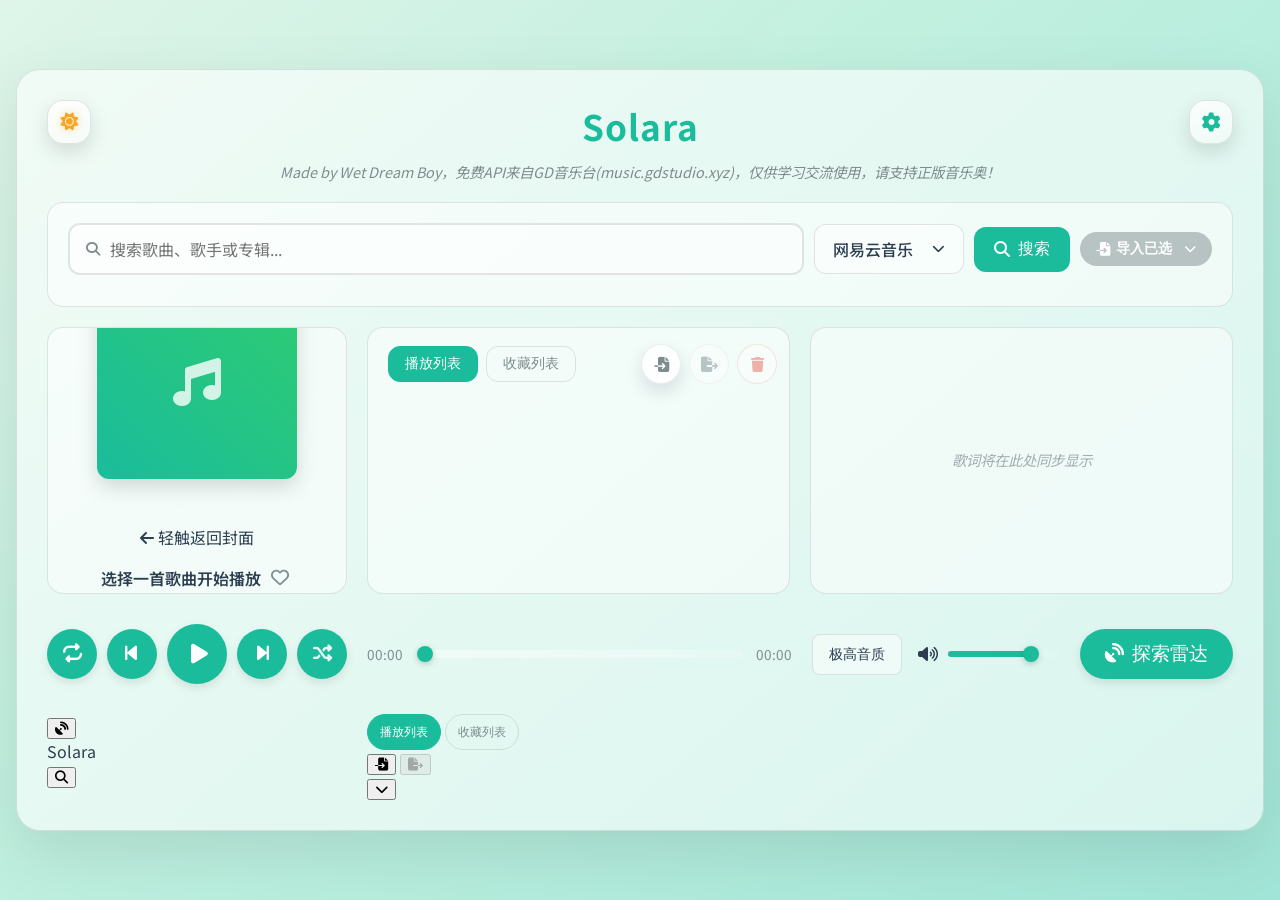
==== index.html @ d2cc5c86 "Merge b46a701e9534b1258e7651e5463a47c8e0ab7794 into 70e144cbd1ff612aa02ccf0a88a38588b097f9e7" ====
<!DOCTYPE html>
<html lang="zh-CN">
<head>
    <meta charset="UTF-8">
    <meta name="viewport" content="width=device-width, initial-scale=1.0, viewport-fit=cover">
    <title>Solara</title>
    <meta name="apple-mobile-web-app-title" content="Solara">
    <link rel="icon" type="image/svg+xml" href="/favicon.svg">
    <link rel="icon" type="image/png" sizes="32x32" href="/favicon.png">
    <link rel="shortcut icon" href="/favicon.png">
    <link rel="mask-icon" href="/favicon.svg" color="#5bbad5">
    <link rel="apple-touch-icon" sizes="180x180" href="/favicon.png">
    <link rel="apple-touch-icon-precomposed" sizes="180x180" href="/favicon.png">
    <link rel="preconnect" href="https://fonts.googleapis.com">
    <link rel="preconnect" href="https://fonts.gstatic.com" crossorigin>
    <link href="https://fonts.googleapis.com/css2?family=Noto+Sans+SC:wght@300;400;500;700&display=swap" rel="stylesheet">
    <link rel="stylesheet" href="https://cdnjs.cloudflare.com/ajax/libs/font-awesome/6.5.2/css/all.min.css">
    <link rel="stylesheet" href="css/style.css">
    <script src="js/i18n.js"></script>
    <script>
        (function () {
            const ua = navigator.userAgent || "";
            const isMobileUA = /android|iphone|ipad|ipod|mobile|blackberry|phone|opera mini|windows phone/i.test(ua);
            const isSmallScreen = typeof window.matchMedia === "function" && window.matchMedia("(max-width: 820px)").matches;
            const isMobile = isMobileUA || isSmallScreen;
            window.__SOLARA_IS_MOBILE = isMobile;
            if (!isMobile) {
                document.documentElement.classList.add("desktop-view");
                const desktopLink = document.createElement("link");
                desktopLink.rel = "stylesheet";
                desktopLink.href = "css/desktop.css";
                desktopLink.id = "desktopStylesheet";
                document.head.appendChild(desktopLink);
                return;
            }
            document.documentElement.classList.add("mobile-view");
            const link = document.createElement("link");
            link.rel = "stylesheet";
            link.href = "css/mobile.css";
            link.id = "mobileStylesheet";
            document.head.appendChild(link);
            const setViewportUnit = () => {
                const viewportHeight = window.visualViewport ? window.visualViewport.height : window.innerHeight;
                document.documentElement.style.setProperty("--mobile-vh", `${viewportHeight}px`);
            };

            const applyBodyClass = () => {
                if (document.body) {
                    document.body.classList.add("mobile-view");
                    setViewportUnit();
                }
            };
            if (document.readyState === "loading") {
                document.addEventListener("DOMContentLoaded", applyBodyClass, { once: true });
            } else {
                applyBodyClass();
            }

            window.addEventListener("resize", setViewportUnit);
            window.addEventListener("orientationchange", setViewportUnit);
            if (window.visualViewport) {
                window.visualViewport.addEventListener("resize", setViewportUnit);
                window.visualViewport.addEventListener("scroll", setViewportUnit);
            }

            setViewportUnit();
        })();
    </script>
    <style id="safari-ios-26-fix">
        /* --- Safari iOS 26 Fix --- */
        html, body {
            margin: 0;
            padding: 0;
            width: 100%;
            overflow-x: hidden;
            box-sizing: border-box;
        }
        .login-shell {
            position: relative;
            left: 50%;
            transform: translateX(-50%);
            margin-inline: auto;
        }
        body {
            padding-left: max(env(safe-area-inset-left), 16px);
            padding-right: max(env(safe-area-inset-right), 16px);
        }
        @supports (height: 100dvh) {
            :root {
                --mobile-vh: 100dvh;
            }
        }
    </style>
    <script>
        (function fixMobileVH(){
            document.documentElement.style.setProperty("--mobile-vh", window.innerHeight + "px");
            window.addEventListener("resize", fixMobileVH);
            window.addEventListener("orientationchange", fixMobileVH);
        })();
    </script>

</head>
<body>
    <div class="background-stage" id="backgroundStage" aria-hidden="true">
        <div class="background-stage__layer background-stage__layer--base" id="backgroundBaseLayer"></div>
        <div class="background-stage__layer background-stage__layer--transition" id="backgroundTransitionLayer"></div>
    </div>
    <div class="container" id="mainContainer">
        <div class="mobile-toolbar" id="mobileToolbar" role="toolbar">
            <button class="mobile-toolbar__button" id="mobileExploreButton" type="button" aria-label="探索雷达">
                <i class="fas fa-satellite-dish" aria-hidden="true"></i>
            </button>
            <div class="mobile-toolbar__title" id="mobileToolbarTitle">Solara</div>
            <div class="mobile-toolbar__actions">
                <button class="mobile-toolbar__button" id="mobileSearchToggle" type="button" aria-label="打开搜索">
                    <i class="fas fa-search" aria-hidden="true"></i>
                </button>
            </div>
        </div>
        <div class="header">
            <h1>Solara</h1>
            <div class="warning">Made by Wet Dream Boy，免费API来自GD音乐台(music.gdstudio.xyz)，仅供学习交流使用，请支持正版音乐奥！</div>
            <div class="header-left-controls">
                <button id="themeToggleButton" class="theme-toggle-button" type="button" aria-label="切换深浅色模式">
                    <i class="fas fa-sun theme-icon theme-icon--sun" aria-hidden="true"></i>
                    <i class="fas fa-moon theme-icon theme-icon--moon" aria-hidden="true"></i>
                </button>
            </div>
            <div class="theme-switch-wrapper">
                <button id="openSettingsBtn" class="theme-toggle-button" type="button" aria-label="设置" title="设置（或双击Logo）">
                    <i class="fas fa-cog" aria-hidden="true"></i>
                </button>
            </div>
        </div>

        <div class="search-area" id="searchArea">
            <div class="search-header">
                <h2 class="search-title">探索音乐</h2>
                <button type="button" class="mobile-close-btn" id="mobileSearchClose" aria-label="关闭搜索">
                    <i class="fas fa-times" aria-hidden="true"></i>
                </button>
            </div>
            <div class="search-controls-wrapper">
                <div class="search-bar-unified">
                    <div class="search-input-wrapper">
                        <i class="fas fa-search search-icon"></i>
                        <input type="text" id="searchInput" class="search-input" placeholder="搜索歌曲、歌手或专辑...">
                    </div>
                    <div class="source-select-wrapper" id="sourceSelectWrapper">
                        <button id="sourceSelectButton" class="source-select-btn" type="button" aria-haspopup="listbox" aria-expanded="false">
                            <span id="sourceSelectLabel">网易云</span>
                            <i class="fas fa-chevron-down caret-icon" aria-hidden="true"></i>
                        </button>
                        <div id="sourceMenu" class="source-menu" role="listbox" aria-labelledby="sourceSelectButton"></div>
                    </div>
                </div>
                <button id="searchBtn" class="search-btn">
                    <i class="fas fa-search"></i>
                    <span>搜索</span>
                </button>
                <div class="search-results-toolbar">
                    <div class="import-dropdown">
                        <button class="import-selected-btn" id="importSelectedBtn" disabled>
                            <i class="fas fa-file-import"></i>
                            <span>导入已选</span>
                            <span id="importSelectedCount" class="import-selected-count"></span>
                            <i class="fas fa-chevron-down import-dropdown-caret"></i>
                        </button>
                        <div class="import-dropdown-menu" id="importSelectedMenu" hidden>
                            <button class="import-dropdown-item" id="importToPlaylist" data-action="playlist">导入到播放列表</button>
                            <button class="import-dropdown-item" id="importToFavorites" data-action="favorites">导入到收藏列表</button>
                        </div>
                    </div>
                </div>
            </div>
            <div id="searchResults" class="search-results">
                <div id="searchResultsList" class="search-results-list"></div>
            </div>
        </div>

        <div class="main-content">
            <div class="cover-area">
                <div class="mobile-turntable" id="mobileTurntable">
                    <div class="mobile-turntable__platter">
                        <div class="album-cover" id="albumCover">
                            <div class="placeholder">
                                <i class="fas fa-music"></i>
                            </div>
                        </div>
                    </div>
                </div>
                <div class="mobile-inline-lyrics" id="mobileInlineLyrics" aria-hidden="true">
                    <div class="mobile-inline-lyrics__hint">
                        <i class="fas fa-arrow-left"></i>
                        轻触返回封面
                    </div>
                    <div class="mobile-inline-lyrics__scroll" id="mobileInlineLyricsScroll">
                        <div class="mobile-inline-lyrics__content" id="mobileInlineLyricsContent"></div>
                    </div>
                </div>
                <div class="current-song-info">
                    <div class="current-song-title-row">
                        <span class="current-song-title" id="currentSongTitle">选择一首歌曲开始播放</span>
                        <button
                            class="favorite-toggle current-favorite-btn"
                            id="currentFavoriteToggle"
                            type="button"
                            aria-label="收藏当前歌曲"
                            title="收藏当前歌曲"
                        >
                            <i class="far fa-heart" aria-hidden="true"></i>
                        </button>
                    </div>
                    <div class="current-song-artist" id="currentSongArtist">未知艺术家</div>
                    <button class="mobile-quality-chip" id="mobileQualityToggle" type="button" aria-haspopup="menu" aria-expanded="false">
                        <span id="mobileQualityLabel">极高音质</span>
                        <i class="fas fa-chevron-down" aria-hidden="true"></i>
                    </button>
                </div>
            </div>

            <div class="mobile-panel" id="mobilePanel">
                <div class="mobile-panel-header" id="mobilePanelHeader">
                    <div class="mobile-panel-handle" aria-hidden="true"></div>
                    <div class="playlist-tabs" role="tablist">
                        <button
                            id="mobilePlaylistTab"
                            class="playlist-tab active"
                            type="button"
                            role="tab"
                            aria-selected="true"
                            data-target="playlist"
                        >
                            播放列表
                        </button>
                        <button
                            id="mobileFavoritesTab"
                            class="playlist-tab"
                            type="button"
                            role="tab"
                            aria-selected="false"
                            data-target="favorites"
                        >
                            收藏列表
                        </button>
                    </div>
                    <div class="mobile-panel-actions">
                        <div class="mobile-actions-group" id="mobilePlaylistActions" role="group" aria-label="播放列表操作" aria-hidden="false">
                            <button
                                id="mobileImportPlaylistBtn"
                                class="mobile-panel-action-btn"
                                type="button"
                                aria-label="导入播放列表"
                                title="导入播放列表"
                            >
                                <i class="fas fa-file-import" aria-hidden="true"></i>
                            </button>
                            <button
                                id="mobileExportPlaylistBtn"
                                class="mobile-panel-action-btn"
                                type="button"
                                aria-label="导出播放列表"
                                title="导出播放列表"
                                aria-disabled="true"
                                disabled
                            >
                                <i class="fas fa-file-export" aria-hidden="true"></i>
                            </button>
                            <button
                                id="mobileClearPlaylistBtn"
                                class="mobile-panel-action-btn mobile-panel-clear-btn"
                                type="button"
                                aria-label="清空播放列表"
                                title="清空播放列表"
                                onclick="clearPlaylist()"
                                hidden
                                aria-hidden="true"
                            >
                                <i class="fas fa-trash" aria-hidden="true"></i>
                            </button>
                        </div>
                        <div class="mobile-actions-group" id="mobileFavoritesActions" role="group" aria-label="收藏列表操作" hidden aria-hidden="true">
                            <button
                                id="mobileAddAllFavoritesBtn"
                                class="mobile-panel-action-btn"
                                type="button"
                                aria-label="全部添加到播放列表"
                                title="全部添加到播放列表"
                            >
                                <i class="fas fa-plus-circle" aria-hidden="true"></i>
                            </button>
                            <button
                                id="mobileImportFavoritesBtn"
                                class="mobile-panel-action-btn"
                                type="button"
                                aria-label="导入收藏列表"
                                title="导入收藏列表"
                            >
                                <i class="fas fa-file-import" aria-hidden="true"></i>
                            </button>
                            <button
                                id="mobileExportFavoritesBtn"
                                class="mobile-panel-action-btn"
                                type="button"
                                aria-label="导出收藏列表"
                                title="导出收藏列表"
                                aria-disabled="true"
                                disabled
                            >
                                <i class="fas fa-file-export" aria-hidden="true"></i>
                            </button>
                            <button
                                id="mobileClearFavoritesBtn"
                                class="mobile-panel-action-btn mobile-panel-clear-btn"
                                type="button"
                                aria-label="清空收藏列表"
                                title="清空收藏列表"
                            >
                                <i class="fas fa-trash" aria-hidden="true"></i>
                            </button>
                        </div>
                        <button id="mobilePanelClose" class="mobile-close-btn mobile-panel-action-btn" type="button" aria-label="收起播放面板">
                            <i class="fas fa-chevron-down" aria-hidden="true"></i>
                        </button>
                    </div>
                </div>

                <div class="playlist active empty" id="playlist" role="tabpanel" aria-labelledby="playlistTab">
                    <div class="playlist-header">
                        <div class="playlist-tabs" role="tablist">
                            <button
                                id="playlistTab"
                                class="playlist-tab active"
                                type="button"
                                role="tab"
                                aria-selected="true"
                                data-target="playlist"
                            >播放列表</button>
                            <button
                                id="favoritesTab"
                                class="playlist-tab"
                                type="button"
                                role="tab"
                                aria-selected="false"
                                data-target="favorites"
                            >收藏列表</button>
                        </div>
                        <div class="playlist-actions-tray" role="group" aria-label="播放列表操作">
                            <input
                                id="importPlaylistInput"
                                class="playlist-import-input"
                                type="file"
                                accept="application/json"
                                hidden
                            />
                            <button
                                class="playlist-action-btn playlist-action-btn--import"
                                id="importPlaylistBtn"
                                type="button"
                                title="导入播放列表"
                                aria-label="导入播放列表"
                            >
                                <i class="fas fa-file-import" aria-hidden="true"></i>
                            </button>
                            <button
                                class="playlist-action-btn playlist-action-btn--export"
                                id="exportPlaylistBtn"
                                type="button"
                                title="导出播放列表"
                                aria-label="导出播放列表"
                            >
                                <i class="fas fa-file-export" aria-hidden="true"></i>
                            </button>
                            <button
                                class="playlist-action-btn playlist-action-btn--clear clear-playlist-btn"
                                id="clearPlaylistBtn"
                                type="button"
                                onclick="clearPlaylist()"
                                title="清空播放列表"
                                aria-label="清空播放列表"
                            >
                                <i class="fas fa-trash" aria-hidden="true"></i>
                            </button>
                        </div>
                    </div>
                    <div class="playlist-scroll">
                        <div class="playlist-items" id="playlistItems"></div>
                    </div>
                </div>
                <div class="playlist favorites empty" id="favorites" role="tabpanel" aria-labelledby="favoritesTab" hidden>
                    <div class="playlist-header">
                        <div class="playlist-tabs" role="tablist">
                            <button
                                id="playlistTabSecondary"
                                class="playlist-tab active"
                                type="button"
                                role="tab"
                                aria-selected="true"
                                data-target="playlist"
                            >播放列表</button>
                            <button
                                id="favoritesTabSecondary"
                                class="playlist-tab"
                                type="button"
                                role="tab"
                                aria-selected="false"
                                data-target="favorites"
                            >收藏列表</button>
                        </div>
                        <div class="playlist-actions-tray" role="group" aria-label="收藏列表操作">
                            <button
                                class="playlist-action-btn"
                                id="addAllFavoritesBtn"
                                type="button"
                                title="全部添加到播放列表"
                                aria-label="全部添加到播放列表"
                            >
                                <i class="fas fa-plus-circle" aria-hidden="true"></i>
                            </button>
                            <input
                                id="importFavoritesInput"
                                class="playlist-import-input"
                                type="file"
                                accept="application/json"
                                hidden
                            />
                            <button
                                class="playlist-action-btn"
                                id="importFavoritesBtn"
                                type="button"
                                title="导入收藏列表"
                                aria-label="导入收藏列表"
                            >
                                <i class="fas fa-file-import" aria-hidden="true"></i>
                            </button>
                            <button
                                class="playlist-action-btn"
                                id="exportFavoritesBtn"
                                type="button"
                                title="导出收藏列表"
                                aria-label="导出收藏列表"
                            >
                                <i class="fas fa-file-export" aria-hidden="true"></i>
                            </button>
                            <button
                                class="playlist-action-btn playlist-action-btn--clear"
                                id="clearFavoritesBtn"
                                type="button"
                                title="清空收藏列表"
                                aria-label="清空收藏列表"
                            >
                                <i class="fas fa-trash" aria-hidden="true"></i>
                            </button>
                        </div>
                    </div>
                    <div class="playlist-scroll">
                        <div class="playlist-items" id="favoriteItems"></div>
                    </div>
                </div>
                <div class="lyrics empty" id="lyrics" data-placeholder="default">
                    <div class="lyrics-scroll" id="lyricsScroll">
                        <div class="lyrics-content" id="lyricsContent"></div>
                    </div>
                </div>
            </div>
        </div>

        <div class="controls">
            <div class="transport-controls">
                <button class="play-mode-btn transport-button transport-button--mode" id="playModeBtn" type="button" title="播放模式">
                    <i class="fas fa-repeat"></i>
                </button>
                <button class="transport-button transport-button--prev" onclick="playPrevious()" type="button" title="上一曲"><i class="fas fa-backward-step"></i></button>
                <button class="transport-button transport-button--play" id="playPauseBtn" type="button" title="播放 / 暂停"><i class="fas fa-play"></i></button>
                <button class="transport-button transport-button--next" onclick="playNext()" type="button" title="下一曲"><i class="fas fa-forward-step"></i></button>
                <button class="transport-button transport-button--queue" id="mobileQueueToggle" type="button" title="打开播放列表" aria-label="打开播放列表"><i class="fas fa-bars"></i></button>
                <button class="transport-button transport-button--shuffle" id="shuffleToggleBtn" type="button" title="随机播放" aria-label="切换随机播放"><i class="fas fa-shuffle shuffle-icon shuffle-icon--off"></i></button>
            </div>
            <div class="progress-container">
                <span id="currentTimeDisplay">00:00</span>
                <input type="range" id="progressBar" min="0" max="0" step="0.1" value="0">
                <span id="durationDisplay">00:00</span>
            </div>
            <div class="control-trailing">
                <div class="audio-tools">
                    <div class="player-quality">
                        <button id="qualityToggle" class="player-quality-btn" type="button">
                            <span id="qualityLabel">极高音质</span>
                        </button>
                        <div id="playerQualityMenu" class="player-quality-menu"></div>
                    </div>
                    <div class="volume-container">
                        <i id="volumeIcon" class="fas fa-volume-up"></i>
                        <input type="range" id="volumeSlider" min="0" max="1" step="0.01" value="0.8">
                    </div>
                </div>
                <button id="loadOnlineBtn" title="聚合所有雷达，探索新音乐">
                    <span class="btn-text"><i class="fas fa-satellite-dish"></i> 探索雷达</span>
                    <span class="loader" style="display: none;"></span>
                </button>
            </div>
        </div>
    </div>

    <div class="mobile-overlay-scrim" id="mobileOverlayScrim"></div>

    <audio id="audioPlayer" preload="metadata" playsinline></audio>

<!-- 设置模态框 -->
<div id="settingsModal" class="modal-overlay" aria-hidden="true">
    <div class="modal-content settings-content">
        <div class="modal-header">
            <h2>设置</h2>
            <button id="closeSettingsBtn" class="close-modal-btn" aria-label="关闭设置">
                <i class="fas fa-times"></i>
            </button>
        </div>
        <div class="modal-body">
            <section class="settings-section">
                <h3>探索雷达风格</h3>
                <p class="settings-hint">选择您喜欢的音乐风格，探索雷达将从中为您推荐歌曲。</p>
                <div id="radarGenreList" class="genre-grid">
                    <!-- 风格复选框将通过 JS 动态生成 -->
                </div>
            </section>
        </div>
        <div class="modal-footer">
            <button id="saveSettingsBtn" class="save-settings-btn">保存设置</button>
        </div>
    </div>
</div>

<!-- 通知容器 -->
<div id="notification" class="notification"></div>

<!-- 调试信息容器 -->
<div id="debugInfo" class="debug-info"></div>

<script src="https://code.jquery.com/jquery-3.6.0.min.js"></script>
<script src="js/index.js"></script>
<script>
    if (window.__SOLARA_IS_MOBILE) {
        const mobileScript = document.createElement('script');
        mobileScript.src = 'js/mobile.js';
        mobileScript.async = false;
        mobileScript.defer = false;
        document.body.appendChild(mobileScript);
    }
</script>
</body>
</html>
---- css/style.css ----
:root {
    --font-main: 'Noto Sans SC', 'Segoe UI', Arial, sans-serif;
    --bg-gradient: linear-gradient(140deg, #e0f5e9 0%, #c6f0e0 35%, #a3e4d7 100%);
    --bg-gradient-next: var(--bg-gradient);
    --container-bg: rgba(255, 255, 255, 0.6);
    --container-shadow: rgba(0, 0, 0, 0.1);
    --backdrop-blur: 12px;
    --text-color: #2c3e50;
    --text-secondary-color: #7f8c8d;
    --primary-color: #1abc9c;
    --primary-color-dark: #12836d;
    --warning-color: #e74c3c;
    --success-color: #2ecc71;
    --success-color-hover: #27ae60;
    --item-hover-bg: rgba(26, 188, 156, 0.1);
    --item-current-bg: rgba(26, 188, 156, 0.2);
    --item-current-text: var(--text-color);
    --border-color: rgba(0, 0, 0, 0.1);
    --lyrics-highlight-bg: rgba(46, 204, 113, 0.12);
    --lyrics-highlight-text: #1e9f78;
    --lyrics-highlight-shadow: rgba(46, 204, 113, 0.18);
    --component-bg: rgba(255, 255, 255, 0.5);
    --scrollbar-thumb-bg: rgba(0, 0, 0, 0.2);
    --scrollbar-track-bg: transparent;
}

.dark-mode {
    --bg-gradient: linear-gradient(135deg, #0b1d1b 0%, #0f2f2c 45%, #123c36 100%);
    --container-bg: rgba(30, 30, 30, 0.6);
    --container-shadow: rgba(0, 0, 0, 0.3);
    --text-color: #ecf0f1;
    --text-secondary-color: #95a5a6;
    --primary-color: #1abc9c;
    --primary-color-dark: #17a589;
    --item-hover-bg: rgba(26, 188, 156, 0.1);
    --item-current-bg: rgba(26, 188, 156, 0.2);
    --border-color: rgba(255, 255, 255, 0.15);
    --lyrics-highlight-bg: rgba(26, 188, 156, 0.12);
    --lyrics-highlight-text: #34d1b6;
    --component-bg: rgba(44, 44, 44, 0.5);
    --scrollbar-thumb-bg: rgba(255, 255, 255, 0.2);
    --success-color-hover: #1f8a4f;
}

.dark-mode .source-menu {
    background: rgba(44, 44, 44, 0.95);
    border-color: var(--primary-color);
}

.dark-mode .source-option {
    color: #ecf0f1;
}

.dark-mode .source-option:hover,
.dark-mode .source-option.active {
    color: #ffffff;
}

::-webkit-scrollbar { width: 6px; }
::-webkit-scrollbar-track { background: var(--scrollbar-track-bg); }
::-webkit-scrollbar-thumb { background: var(--scrollbar-thumb-bg); border-radius: 3px; }
::-webkit-scrollbar-thumb:hover { background: var(--primary-color); }

body {
    font-family: var(--font-main);
    display: flex;
    justify-content: center;
    align-items: center;
    min-height: 100dvh;
    margin: 0;
    padding: 20px;
    box-sizing: border-box;
    color: var(--text-color);
    transition: color 0.5s;
    background-color: #0f0f0f;
}

.background-stage {
    position: fixed;
    inset: 0;
    width: 100%;
    max-width: 100vw;
    box-sizing: border-box;
    pointer-events: none;
    z-index: -2;
    overflow: hidden;
}

.background-stage__layer {
    position: absolute;
    inset: 0;
    background-attachment: fixed;
    background-size: cover;
    background-position: center;
    filter: saturate(105%);
}

.background-stage__layer--base {
    background-image: var(--bg-gradient);
}

.background-stage__layer--transition {
    background-image: var(--bg-gradient-next);
    opacity: 0;
    transition: opacity 0.85s ease;
}

body.background-transitioning .background-stage__layer--transition {
    opacity: 1;
}

/* 16:9 容器布局 */
.container {
    width: min(1200px, 100%);
    margin: 0 auto;
    background: var(--container-bg);
    border-radius: 24px;
    padding: 30px;
    box-shadow: 0 20px 60px rgba(0,0,0,0.1);
    border: 1px solid var(--border-color);
    aspect-ratio: 16/9;
    height: 80vh;
    max-height: 700px;
    display: grid;
    grid-template-areas:
        "header header header"
        "search search search"
        "cover playlist lyrics"
        "controls controls controls";
    grid-template-rows: auto auto 1fr 80px;
    grid-template-columns: 300px 1fr 1fr;
    gap: 20px;
    transition: background 0.5s, box-shadow 0.5s;
    overflow: visible;
    position: relative;
}

/* 搜索模式下的容器布局 */
.container.search-mode {
    grid-template-areas: 
        "header header header"
        "search search search"
        "search search search"
        "controls controls controls";
}

.header { 
    grid-area: header;
    text-align: center; 
    position: relative; 
}
.header h1 { 
    margin: 0; 
    font-size: 2.2em; 
    font-weight: 700; 
    color: var(--primary-color); 
    letter-spacing: 1px;
    user-select: none;
    cursor: default;
}
.header .warning { 
    color: var(--text-secondary-color); 
    font-size: 0.9em; 
    margin-top: 10px; 
    font-style: italic; 
}

/* 设置按钮齿轮动画及大小 */
#openSettingsBtn i {
    font-size: 19px;
}
#openSettingsBtn:hover i {
    animation: gear-spin 0.6s linear;
}

@keyframes gear-spin {
    from { transform: rotate(0deg); }
    to { transform: rotate(180deg); }
}

/* 搜索区域样式 - 增强动效 */
.search-area {
    grid-area: search;
    background: var(--component-bg);
    border-radius: 16px;
    padding: 20px;
    border: 1px solid var(--border-color);
    position: relative;
    transition: all 0.5s cubic-bezier(0.4, 0, 0.2, 1);
    z-index: 10;
    overflow: visible;
    display: flex;
    flex-direction: column;
}

.search-area *,
.search-area *::before,
.search-area *::after {
    box-sizing: border-box;
}

/* 搜索模式下的搜索区域 */
.container.search-mode .search-area {
    background: var(--component-bg);
    backdrop-filter: blur(20px);
    -webkit-backdrop-filter: blur(20px);
    box-shadow: 0 10px 40px rgba(0,0,0,0.2);
    border: 2px solid var(--primary-color);
}

.search-header {
    display: none;
}

.search-controls-wrapper {
    display: flex;
    gap: 10px;
    align-items: center;
    margin-bottom: 15px;
    flex-shrink: 0;
    position: relative;
}

.search-bar-unified {
    flex: 1;
    display: flex;
    gap: 10px;
    align-items: center;
}

.search-input-wrapper {
    flex: 1;
    display: flex;
    align-items: center;
    padding: 12px 16px;
    border: 2px solid var(--border-color);
    border-radius: 12px;
    background: var(--component-bg);
    transition: all 0.3s ease;
}

.search-input-wrapper:focus-within {
    border-color: var(--primary-color);
    box-shadow: 0 0 0 3px rgba(26, 188, 156, 0.12);
}

.search-icon {
    color: var(--text-secondary-color);
    margin-right: 10px;
    font-size: 14px;
}

.search-input {
    flex: 1;
    border: none;
    background: transparent;
    color: var(--text-color);
    font-size: 16px;
    font-family: inherit;
    outline: none;
    padding: 0;
}

.source-select-wrapper {
    position: relative;
    flex-shrink: 0;
}

.source-select-btn {
    display: flex;
    align-items: center;
    justify-content: space-between;
    gap: 8px;
    padding: 12px 18px;
    border: 1px solid var(--border-color);
    border-radius: 12px;
    background: var(--component-bg);
    color: var(--text-color);
    font-size: 16px;
    font-family: inherit;
    font-weight: 500;
    cursor: pointer;
    transition: all 0.25s ease;
    min-width: 150px;
    position: relative;
    box-shadow: none;
}

.source-select-btn:hover,
.source-select-btn.active {
    border-color: var(--primary-color);
    color: var(--primary-color);
    box-shadow: 0 10px 24px rgba(26, 188, 156, 0.2);
    background: var(--component-bg);
}

.source-select-btn:focus-visible {
    outline: none;
    box-shadow: 0 0 0 3px rgba(26, 188, 156, 0.18);
}

.source-select-btn .caret-icon {
    font-size: 0.8em;
    transition: transform 0.25s ease;
}

.source-select-btn.active .caret-icon {
    transform: rotate(-180deg);
}

.source-menu {
    position: absolute;
    top: calc(100% + 10px);
    left: 0;
    right: auto;
    bottom: auto;
    background: rgba(255, 255, 255, 0.95);
    border-radius: 12px;
    box-shadow: 0 12px 30px rgba(0,0,0,0.18);
    border: 1px solid var(--border-color);
    box-sizing: border-box;
    min-width: 100%;
    max-height: 320px;
    overflow-y: auto;
    overflow-x: hidden;
    opacity: 0;
    visibility: hidden;
    transform: translateY(-10px);
    transition: opacity 0.18s ease, transform 0.18s ease;
    backdrop-filter: blur(12px);
    -webkit-backdrop-filter: blur(12px);
    z-index: 100000;
    pointer-events: none;
}

.source-menu.show {
    opacity: 1;
    visibility: visible;
    transform: translateY(0);
    pointer-events: auto;
}

.source-menu.open-upwards {
    top: auto;
    bottom: calc(100% + 10px);
    transform-origin: bottom center;
}

.source-menu.open-downwards {
    top: calc(100% + 10px);
    bottom: auto;
    transform-origin: top center;
}

.source-option {
    display: flex;
    align-items: center;
    justify-content: space-between;
    gap: 12px;
    padding: 12px 16px;
    font-size: 0.95em;
    color: var(--text-color);
    cursor: pointer;
    transition: all 0.2s ease;
    background: transparent;
}

.source-option:hover,
.source-option.active {
    background: var(--primary-color);
    color: #ffffff;
}

.source-option i {
    font-size: 0.85em;
    opacity: 0.6;
}

.source-option.active i {
    opacity: 1;
}

.search-btn {
    background: var(--primary-color);
    color: white;
    border: none;
    border-radius: 12px;
    padding: 12px 20px;
    cursor: pointer;
    font-size: 16px;
    transition: all 0.2s ease;
    display: flex;
    align-items: center;
    gap: 8px;
}

.search-btn:hover {
    background: var(--primary-color-dark);
    transform: translateY(-1px);
}

.search-btn:disabled {
    background: var(--text-secondary-color);
    cursor: not-allowed;
    transform: none;
}

/* 搜索结果区域 - 增强动效 */
.search-results {
    max-height: 0;
    overflow: hidden;
    border-top: 1px solid var(--border-color);
    margin-top: 15px;
    margin-left: -20px;
    margin-right: -20px;
    margin-bottom: -20px;
    padding-top: 0;
    padding-left: 20px;
    padding-right: 20px;
    position: relative;
    z-index: 1;
    transition: all 0.5s cubic-bezier(0.4, 0, 0.2, 1);
    opacity: 0;
    border-radius: 0 0 14px 14px;
    flex: 1;
    min-height: 0;
    display: flex;
    flex-direction: column;
    gap: 12px;
}

.search-results-toolbar {
    display: flex;
    justify-content: flex-end;
    align-items: center;
    gap: 8px;
    padding-top: 4px;
    padding-bottom: 4px;
    position: relative;
    z-index: 2;
    background: none;
}

.import-dropdown {
    position: relative;
    display: inline-flex;
    align-items: stretch;
    z-index: 20000;
}

.import-selected-btn {
    display: inline-flex;
    flex-direction: row;
    align-items: center;
    gap: 6px;
    writing-mode: horizontal-tb;
    white-space: nowrap;
}

.import-dropdown-caret {
    font-size: 12px;
}

.import-dropdown-menu {
    position: absolute;
    top: calc(100% + 4px);
    right: 0;
    background: rgba(255, 255, 255, 0.98);
    border: 1px solid var(--border-color);
    border-radius: 8px;
    box-shadow: 0 8px 24px rgba(0, 0, 0, 0.18);
    padding: 6px 0;
    min-width: 160px;
    z-index: 20000;
    pointer-events: auto;
}

.dark-mode .import-dropdown-menu {
    background: rgba(28, 28, 28, 0.98);
    border-color: rgba(255, 255, 255, 0.12);
    box-shadow: 0 10px 28px rgba(0, 0, 0, 0.45);
}

.import-dropdown-menu[hidden] {
    display: none;
}

.import-dropdown-item {
    width: 100%;
    padding: 8px 14px;
    background: transparent;
    border: none;
    text-align: left;
    font-size: 14px;
    color: var(--text-primary-color);
    cursor: pointer;
    transition: background-color 0.2s ease;
}

.import-dropdown-item:hover {
    background: var(--item-hover-bg);
}

.search-results-list {
    display: flex;
    flex-direction: column;
    flex: 1;
    min-height: 0;
}

/* 搜索模式下的搜索结果 */
.container.search-mode .search-results {
    max-height: none;
    height: 100%;
    padding-top: 15px;
    padding-bottom: 20px;
    opacity: 1;
    overflow-y: auto;
    overflow-x: hidden;
}

.search-result-item {
    display: flex;
    justify-content: space-between;
    align-items: center;
    padding: 12px 16px;
    border-radius: 12px;
    cursor: pointer;
    transition: all 0.3s ease;
    margin-bottom: 8px;
    background: rgba(255, 255, 255, 0.3);
    backdrop-filter: blur(10px);
    -webkit-backdrop-filter: blur(10px);
    border: 1px solid rgba(255, 255, 255, 0.2);
    transform: translateY(20px);
    opacity: 0;
    animation: slideInUp 0.4s ease forwards;
    gap: 14px;
}

.search-result-item:nth-child(1) { animation-delay: 0.1s; }
.search-result-item:nth-child(2) { animation-delay: 0.15s; }
.search-result-item:nth-child(3) { animation-delay: 0.2s; }
.search-result-item:nth-child(4) { animation-delay: 0.25s; }
.search-result-item:nth-child(5) { animation-delay: 0.3s; }

@keyframes slideInUp {
    to {
        transform: translateY(0);
        opacity: 1;
    }
}

.search-result-item:hover:not(.selected) {
    background: var(--item-hover-bg);
    transform: translateY(-2px);
    box-shadow: 0 8px 25px rgba(0,0,0,0.15);
}

.search-result-item.selected {
    background: var(--item-current-bg);
    border-color: var(--primary-color);
    box-shadow: 0 12px 28px rgba(26, 188, 156, 0.25);
    transform: translateY(0);
}

.search-result-item.selected .search-result-title {
    color: var(--primary-color);
}

.search-result-item.selected .search-result-select {
    border-color: var(--primary-color);
    background: var(--primary-color);
    color: #ffffff;
    box-shadow: 0 6px 16px rgba(26, 188, 156, 0.35);
}

.search-result-item.selected .search-result-select i {
    opacity: 1;
    transform: scale(1);
}

.search-result-select {
    width: 26px;
    height: 26px;
    border-radius: 50%;
    border: 1px solid rgba(255, 255, 255, 0.4);
    background: rgba(255, 255, 255, 0.65);
    color: transparent;
    display: inline-flex;
    align-items: center;
    justify-content: center;
    flex-shrink: 0;
    transition: all 0.2s ease;
    cursor: pointer;
    box-shadow: 0 4px 12px rgba(0, 0, 0, 0.08);
}

.search-result-select i {
    opacity: 0;
    transform: scale(0.6);
    transition: all 0.2s ease;
    pointer-events: none;
}

.search-result-select:focus-visible {
    outline: none;
    box-shadow: 0 0 0 3px rgba(26, 188, 156, 0.35);
}

.search-result-item .search-result-select:hover {
    border-color: var(--primary-color);
}

.search-result-info {
    flex: 1;
    min-width: 0;
}

.search-result-title {
    font-weight: 600;
    color: var(--text-color);
    white-space: nowrap;
    overflow: hidden;
    text-overflow: ellipsis;
    font-size: 15px;
    margin-bottom: 4px;
}

.search-result-artist {
    font-size: 13px;
    color: var(--text-secondary-color);
    white-space: nowrap;
    overflow: hidden;
    text-overflow: ellipsis;
}

.search-result-actions {
    display: flex;
    gap: 4px;
    margin-left: 12px;
    flex-shrink: 0;
}

.search-result-actions .action-btn {
    width: 28px;
    height: 28px;
    padding: 0;
    border-radius: 8px;
    justify-content: center;
    font-size: 13px;
    gap: 0;
    border: 1px solid transparent;
    background: transparent;
    color: var(--text-secondary-color);
    cursor: pointer;
    display: flex;
    align-items: center;
    z-index: auto;
    font-weight: normal;
    box-shadow: none;
    transition: color 0.18s ease, transform 0.18s ease;
}

.search-result-actions .action-btn i {
    margin: 0;
}

/* 搜索按钮 hover 重置基础类的彩色背景 */
.search-result-actions .action-btn:hover {
    background: transparent;
    transform: scale(1.1);
    box-shadow: none;
}

/* 收藏按钮 - 悬停变红心 */
.search-result-actions .action-btn.favorite:hover {
    color: #ff4d67;
    transform: scale(1.1);
}

/* 收藏激活（已收藏）状态 - 红心 */
.search-result-actions .action-btn.favorite.is-active {
    color: #ff4d67;
}

.search-result-actions .action-btn.favorite.is-active:hover {
    color: #ff4d67;
    transform: scale(1.1);
}

/* 播放按钮 - 悬停变主题色 */
.search-result-actions .action-btn.play:hover {
    color: var(--primary-color);
    transform: scale(1.1);
}

/* 下载按钮 - 悬停变绿色 */
.search-result-actions .action-btn.download {
    position: relative;
    background: transparent;
    padding: 0;
    font-size: 13px;
}

.search-result-actions .action-btn.download:hover {
    color: #2ecc71;
    background: transparent;
    transform: scale(1.1);
    box-shadow: none;
}


.import-selected-btn {
    display: inline-flex;
    flex-direction: row;
    align-items: center;
    gap: 6px;
    writing-mode: horizontal-tb;
    white-space: nowrap;
    border: none;
    border-radius: 999px;
    padding: 8px 16px;
    background: var(--primary-color);
    color: #ffffff;
    font-size: 14px;
    font-weight: 600;
    cursor: pointer;
    transition: transform 0.2s ease, box-shadow 0.2s ease, filter 0.2s ease;
    box-shadow: 0 10px 24px rgba(26, 188, 156, 0.25);
}

.import-selected-btn:disabled {
    cursor: not-allowed;
    background: rgba(127, 140, 141, 0.5);
    box-shadow: none;
    filter: none;
}

.import-selected-btn:not(:disabled):hover,
.import-selected-btn:not(:disabled):focus-visible {
    transform: translateY(-1px);
    box-shadow: 0 14px 30px rgba(26, 188, 156, 0.32);
    filter: brightness(1.05);
}

.import-selected-btn:focus-visible {
    outline: none;
}

.import-selected-count {
    font-weight: 500;
}

.action-btn {
    background: var(--primary-color);
    color: white;
    border: none;
    border-radius: 8px;
    padding: 6px 12px;
    cursor: pointer;
    font-size: 12px;
    transition: all 0.2s ease;
    display: flex;
    align-items: center;
    gap: 6px;
    position: relative;
    z-index: 10000;
    font-weight: 500;
}

.action-btn:hover {
    background: var(--primary-color-dark);
    transform: translateY(-1px);
    box-shadow: 0 4px 12px rgba(26, 188, 156, 0.3);
}

.action-btn.download {
    background: var(--success-color);
    padding: 4px 8px;
    font-size: 10px;
}

.action-btn.download:hover {
    background: #27ae60;
    box-shadow: 0 4px 12px rgba(46, 204, 113, 0.3);
}



/* 主要内容区域 - 播放模式显示，搜索模式隐藏 */
.main-content {
    display: contents;
    transition: all 0.5s cubic-bezier(0.4, 0, 0.2, 1);
}

.container.search-mode .main-content {
    display: none;
}

/* 音乐封面区域 */
.cover-area {
    grid-area: cover;
    background: var(--component-bg);
    border-radius: 16px;
    padding: 20px;
    border: 1px solid var(--border-color);
    display: flex;
    flex-direction: column;
    align-items: center;
    justify-content: center;
    gap: 16px;
    text-align: center;
    box-sizing: border-box;
    height: 100%;
    overflow: hidden;
    transition: all 0.5s cubic-bezier(0.4, 0, 0.2, 1);
}

.album-cover {
    width: 200px;
    height: auto;
    min-height: 200px;
    flex-grow: 0;
    flex-shrink: 0;
    border-radius: 12px;
    background: linear-gradient(45deg, var(--primary-color), var(--success-color));
    display: flex;
    align-items: center;
    justify-content: center;
    margin-bottom: 15px;
    box-shadow: 0 8px 20px rgba(0,0,0,0.15);
    transition: all 0.3s ease;
    overflow: hidden;
}

.album-cover img {
    width: 100%;
    height: 100%;
    object-fit: cover;
    border-radius: 12px;
}

.album-cover.loading {
    animation: pulse 2s infinite;
}

@keyframes pulse {
    0%, 100% { opacity: 1; }
    50% { opacity: 0.7; }
}

.album-cover .placeholder {
    font-size: 48px;
    color: white;
    opacity: 0.8;
}

.current-song-info {
    width: 100%;
}

.current-song-title-row {
    display: inline-flex;
    align-items: center;
    justify-content: center;
    gap: 6px;
    width: 100%;
    margin-bottom: 5px;
}

.current-song-title-row .current-song-title {
    flex: 0 1 auto;
    max-width: calc(100% - 40px);
    min-width: 0;
    text-align: center;
    overflow: hidden;
    text-overflow: ellipsis;
    white-space: nowrap;
}

.current-song-title-row .current-favorite-btn {
    position: static;
    transform: none;
    display: inline-flex;
    align-items: center;
    justify-content: center;
    background: none;
}

.current-song-title {
    font-size: 16px;
    font-weight: 600;
    color: var(--text-color);
    white-space: nowrap;
    overflow: hidden;
    text-overflow: ellipsis;
}

.current-song-artist {
    font-size: 14px;
    color: var(--text-secondary-color);
    white-space: nowrap;
    overflow: hidden;
    text-overflow: ellipsis;
}

/* 播放列表和歌词区域 */
.playlist, .lyrics {
    background: var(--component-bg);
    border-radius: 16px;
    padding: 20px;
    border: 1px solid var(--border-color);
    height: 100%;
    min-width: 0;
    max-width: 100%;
    max-height: 100%;
    box-sizing: border-box;
    transition: all 0.5s cubic-bezier(0.4, 0, 0.2, 1);
    position: relative;
    display: flex;
    flex-direction: column;
    overflow: hidden;
}

.playlist {
    grid-area: playlist;
    background: var(--component-bg);
    border-radius: 16px;
    padding: 72px 20px 24px;
    border: 1px solid var(--border-color);
    display: flex;
    flex-direction: column;
    align-items: center;
    justify-content: center;
    position: relative;
    height: 100%;
    box-sizing: border-box;
}

html.desktop-view .playlist {
    padding-top: 72px;
}

.playlist[hidden],
.playlist.favorites[hidden] {
    display: none !important;
}


.playlist-header {
    position: absolute;
    top: 16px;
    left: 20px;
    right: 12px;
    display: flex;
    align-items: center;
    justify-content: space-between;
    gap: 16px;
    pointer-events: none;
    z-index: 5;
}

.playlist-header > * {
    pointer-events: auto;
}

.playlist-header .playlist-tabs {
    display: flex;
    align-items: center;
    gap: 8px;
    flex: 1;
    min-width: 0;
}

.playlist-actions-tray {
    pointer-events: auto;
    display: flex;
    align-items: center;
    justify-content: flex-end;
    gap: 8px;
    padding: 0;
    background: transparent;
    border: none;
    box-shadow: none;
}

body.dark-mode .playlist-actions-tray {
    background: transparent;
    border: none;
    box-shadow: none;
}

.playlist-action-btn {
    width: 40px;
    height: 40px;
    display: inline-flex;
    align-items: center;
    justify-content: center;
    border-radius: 50%;
    border: 1px solid rgba(15, 23, 42, 0.08);
    background: rgba(255, 255, 255, 0.75);
    color: var(--text-secondary-color);
    font-size: 15px;
    cursor: pointer;
    transition: transform 0.2s ease, box-shadow 0.2s ease, filter 0.2s ease, border-color 0.2s ease;
    box-shadow: 0 8px 18px rgba(15, 23, 42, 0.12);
}

body.dark-mode .playlist-action-btn {
    background: rgba(24, 30, 40, 0.85);
    border: 1px solid rgba(255, 255, 255, 0.08);
    box-shadow: 0 12px 26px rgba(0, 0, 0, 0.35);
    color: var(--text-secondary-color);
}

.playlist-action-btn i {
    pointer-events: none;
}

.playlist-action-btn:hover:not(:disabled),
.playlist-action-btn:focus-visible:not(:disabled) {
    transform: translateY(-2px);
    box-shadow: 0 14px 30px rgba(26, 188, 156, 0.25);
    filter: brightness(1.06);
    border-color: rgba(26, 188, 156, 0.4);
    color: var(--primary-color);
}

.playlist-action-btn:focus-visible {
    outline: none;
}

.playlist-action-btn--export:hover:not(:disabled),
.playlist-action-btn--export:focus-visible:not(:disabled) {
    color: var(--primary-color-dark);
}

.playlist-action-btn--clear {
    color: rgba(231, 76, 60, 0.85);
    border-color: rgba(231, 76, 60, 0.28);
}

.playlist-action-btn--clear:hover:not(:disabled),
.playlist-action-btn--clear:focus-visible:not(:disabled) {
    filter: brightness(1.05);
    box-shadow: 0 16px 32px rgba(231, 76, 60, 0.28);
    color: var(--warning-color);
}

.playlist-action-btn:disabled {
    opacity: 0.5;
    cursor: not-allowed;
    transform: none;
    box-shadow: none;
    filter: none;
}

.playlist-action-btn:disabled:hover {
    background: transparent;
}

.playlist-import-input {
    display: none;
}

html.mobile-view .playlist-header {
    position: static;
    top: auto;
    left: auto;
    right: auto;
    display: flex;
    flex-direction: column;
    align-items: stretch;
    gap: 12px;
    margin-bottom: 12px;
    pointer-events: auto;
}

html.mobile-view #playlist.playlist .playlist-header {
    display: none;
}
html.mobile-view #favorites.playlist .playlist-header {
    display: none;
}

html.mobile-view .playlist-header .playlist-tabs {
    display: none;
}

html.mobile-view .playlist-header .playlist-actions-tray {
    justify-content: flex-end;
    flex-wrap: wrap;
    gap: 10px;
}

html.mobile-view .playlist-header .playlist-action-btn {
    width: 36px;
    height: 36px;
}

/* 当播放列表有内容时，调整布局 */
.playlist:not(.empty) {
    align-items: stretch;
    justify-content: flex-start;
}

/* 播放列表空状态的提示文本 */
.playlist.empty .playlist-scroll::before {
    content: "点击\"探索雷达\"加载在线音乐";
    color: var(--text-secondary-color);
    font-style: italic;
    opacity: 0.7;
    font-size: 0.9em;
}

html[lang="en"] .playlist.empty .playlist-scroll::before {
    content: 'Click "Explore Radar" to load online music';
}

.playlist.favorites.empty::before {
    content: "";
}

.playlist-scroll {
    flex: 1;
    width: 100%;
    overflow-y: auto;
    padding-right: 8px;
    margin-right: -8px;
    overscroll-behavior: contain;
}

.playlist.empty .playlist-scroll {
    display: none;
}

.playlist-tabs {
    display: flex;
    gap: 8px;
}

.playlist-tab {
    display: inline-flex;
    align-items: center;
    justify-content: center;
    padding: 8px 16px;
    border-radius: 12px;
    border: 1px solid var(--border-color);
    background: transparent;
    color: var(--text-secondary-color);
    font-size: 14px;
    font-weight: 500;
    cursor: pointer;
    transition: background-color 0.2s ease, color 0.2s ease, border-color 0.2s ease;
    flex: 0 0 auto;
    min-width: 0;
}

.playlist-tab:focus-visible {
    outline: 2px solid var(--primary-color);
    outline-offset: 2px;
}

.playlist-tab:hover:not(.active) {
    border-color: var(--primary-color);
    color: var(--primary-color);
}

.playlist-tab.active {
    background: var(--primary-color);
    color: #fff;
    border-color: var(--primary-color);
}

.mobile-panel-header .playlist-tabs {
    display: flex;
    gap: 4px;
    justify-self: flex-start;
    flex: 0 0 auto;
}

.mobile-panel-header .playlist-tab {
    flex: 0 0 auto;
    height: 36px;
    padding: 0 12px;
    border-radius: 999px;
    border: 1px solid var(--border-color);
    background: transparent;
    color: var(--text-secondary-color);
    font-size: 12px;
    font-weight: 500;
    cursor: pointer;
    transition: background-color 0.2s ease, color 0.2s ease, border-color 0.2s ease;
}

.mobile-panel-header .playlist-tab.active {
    background: var(--primary-color);
    color: #fff;
    border-color: var(--primary-color);
}

.mobile-panel-header .playlist-tab:hover:not(.active) {
    border-color: var(--primary-color);
    color: var(--primary-color);
}

/* 使收藏列表与播放列表共享相同的定位和内边距 */
.playlist.favorites {
    margin-top: 0;
    padding-top: 72px;
}

/* 切换时隐藏非激活列表的标题和操作按钮 */
.playlist:not(.active) .playlist-header {
    display: none;
}

.favorites[hidden] {
    display: none !important;
}

.playlist-items {
    width: 100%;
}

.playlist-items .playlist-item {
    padding: 10px 12px;
    padding-right: 110px;
    border-radius: 8px;
    transition: all 0.2s ease-in-out;
    cursor: pointer;
    white-space: nowrap;
    overflow: hidden;
    text-overflow: ellipsis;
    position: relative;
    font-size: 14px;
    margin-bottom: 2px;
}
.playlist-items .playlist-item:hover {
    background-color: var(--item-hover-bg);
    color: var(--item-current-text);
    transform: translateX(5px);
}
.playlist-items .playlist-item.current {
    color: var(--item-current-text);
    font-weight: 500;
    background-color: var(--item-current-bg);
}

/* 暗色模式下强化对比度：使用更深背景 + 纯白文字 */
body.dark-mode .playlist-items .playlist-item:hover {
    background-color: rgba(255, 255, 255, 0.12);
    color: #ffffff;
    text-shadow: 0 1px 3px rgba(0, 0, 0, 0.5);
}
body.dark-mode .playlist-items .playlist-item.current {
    background-color: rgba(255, 255, 255, 0.15);
    color: #ffffff;
    font-weight: 600;
    text-shadow: 0 1px 3px rgba(0, 0, 0, 0.5);
}


/* ===== 播放列表操作按钮：极简幽灵风格 ===== */
.playlist-item-favorite,
.playlist-item-download,
.playlist-item-remove {
    position: absolute;
    top: 50%;
    transform: translateY(-50%);
    width: 26px;
    height: 26px;
    border-radius: 8px;
    display: flex;
    align-items: center;
    justify-content: center;
    border: 1px solid transparent;
    padding: 0;
    font-size: 13px;
    cursor: pointer;
    opacity: 0;
    background: transparent;
    color: var(--text-secondary-color);
    transition: opacity 0.18s ease, color 0.18s ease, background 0.18s ease, transform 0.18s ease;
    z-index: 5;
}

.playlist-items .playlist-item:hover .playlist-item-favorite,
.playlist-items .playlist-item:hover .playlist-item-download,
.playlist-items .playlist-item:hover .playlist-item-remove,
.playlist-items .playlist-item:focus-within .playlist-item-favorite,
.playlist-items .playlist-item:focus-within .playlist-item-download,
.playlist-items .playlist-item:focus-within .playlist-item-remove {
    opacity: 1;
}

.playlist-item-favorite {
    right: 74px;
    box-shadow: none;
}
.playlist-item-favorite .fas,
.playlist-item-favorite .far {
    margin: 0;
    transition: color 0.18s ease;
}
.playlist-item-favorite.is-active {
    color: #ff4d67;
}
.playlist-item-favorite.is-active .fas,
.playlist-item-favorite.is-active .far {
    color: #ff4d67;
}

.playlist-item-download {
    right: 42px;
    box-shadow: none;
}

.playlist-item-remove {
    right: 10px;
    box-shadow: none;
}

/* hover 时显示对应功能色 */
.playlist-item-favorite:hover {
    color: #ff4d67;
    transform: translateY(-50%) scale(1.1);
}
.playlist-item-download:hover {
    color: #2ecc71;
    transform: translateY(-50%) scale(1.1);
}
.playlist-item-remove:hover {
    color: #e74c3c;
    transform: translateY(-50%) scale(1.1);
}


.favorite-toggle {
    border: none;
    background: none;
    color: var(--text-secondary-color);
    cursor: pointer;
    padding: 4px;
    display: inline-flex;
    align-items: center;
    justify-content: center;
    transition: color 0.2s ease;
}

.favorite-toggle:hover {
    color: var(--primary-color);
}

.favorite-toggle.is-active {
    color: #ff4d67;
}



.current-favorite-btn {
    font-size: 18px;
}

.favorites .playlist-items .playlist-item {
    padding-right: 150px;
}

/* ===== 收藏列表操作按钮：极简幽灵风格 ===== */
.favorite-item-action {
    position: absolute;
    top: 50%;
    transform: translateY(-50%);
    width: 26px;
    height: 26px;
    border-radius: 8px;
    display: flex;
    align-items: center;
    justify-content: center;
    border: 1px solid transparent;
    cursor: pointer;
    opacity: 0;
    font-size: 13px;
    background: transparent;
    color: var(--text-secondary-color);
    transition: opacity 0.18s ease, color 0.18s ease, background 0.18s ease, transform 0.18s ease;
}

.favorite-item-action--add {
    right: 74px;
}
.favorite-item-action--download {
    right: 42px;
}
.favorite-item-action--remove {
    right: 10px;
}

.favorites .playlist-item:hover .favorite-item-action,
.favorites .playlist-items .playlist-item:focus-within .favorite-item-action {
    opacity: 1;
}

.favorite-item-action--add:hover {
    color: var(--primary-color);
    transform: translateY(-50%) scale(1.1);
}
.favorite-item-action--download:hover {
    color: #2ecc71;
    transform: translateY(-50%) scale(1.1);
}
.favorite-item-action--remove:hover {
    color: #e74c3c;
    transform: translateY(-50%) scale(1.1);
}

html.mobile-view .mobile-panel-header .playlist-tabs {
    gap: 6px;
    justify-self: flex-start;
    flex: 0 0 auto;
}

html.mobile-view .mobile-panel-header .playlist-tab {
    flex: 0 0 auto;
    min-width: 0;
    height: 38px;
    padding: 0 14px;
    border-radius: 999px;
    font-size: 13px;
}

html.mobile-view .playlist-items .playlist-item {
    padding-right: 108px;
}

html.mobile-view .playlist-item-favorite,
html.mobile-view .playlist-item-download,
html.mobile-view .playlist-item-remove {
    width: 28px;
    height: 28px;
    border-radius: 8px;
    opacity: 1;
}

html.mobile-view .playlist-item-favorite {
    right: 88px;
}

html.mobile-view .playlist-item-download {
    right: 48px;
}

html.mobile-view .playlist-item-remove {
    right: 12px;
}

html.mobile-view .playlist-item-favorite:hover,
html.mobile-view .playlist-items .playlist-item:focus-within .playlist-item-favorite,
html.mobile-view .playlist-item-download:hover,
html.mobile-view .playlist-items .playlist-item:focus-within .playlist-item-download,
html.mobile-view .playlist-item-remove:hover,
html.mobile-view .playlist-items .playlist-item:focus-within .playlist-item-remove {
    transform: translateY(-50%);
    box-shadow: none;
    filter: none;
}

html.mobile-view .favorites .favorite-item-action {
    opacity: 1;
}

html.mobile-view .favorites .favorite-item-action:hover,
html.mobile-view .favorites .playlist-items .playlist-item:focus-within .favorite-item-action {
    transform: translateY(-50%);
    box-shadow: none;
    filter: none;
}

html.mobile-view .favorites .playlist-items .playlist-item {
    padding-right: 108px;
}

html.mobile-view .favorites .favorite-item-action {
    width: 28px;
    height: 28px;
    border-radius: 8px;
}

html.mobile-view .favorites .favorite-item-action--add {
    right: 88px;
}

html.mobile-view .favorites .favorite-item-action--download {
    right: 48px;
}

html.mobile-view .favorites .favorite-item-action--remove {
    right: 12px;
}
/* 动态质量菜单样式 */
.dynamic-quality-menu {
    background: #ffffff;
    border: 1px solid var(--border-color);
    border-radius: 12px;
    box-shadow: 0 12px 30px rgba(0, 0, 0, 0.2);
    padding: 6px 0;
    min-width: 180px;
    overflow: hidden;
    z-index: 100000;
}

.dark-mode .dynamic-quality-menu {
    background: #1c1c1c;
    border-color: rgba(255, 255, 255, 0.15);
    box-shadow: 0 12px 34px rgba(0, 0, 0, 0.6);
}

.lyrics {
    grid-area: lyrics;
    text-align: center;
    font-size: 1em;
    line-height: 2;
    word-wrap: break-word;
    overflow-wrap: break-word;
    max-width: 100%;
    display: flex;
    flex-direction: column;
    align-items: stretch;
    justify-content: center;
}

.lyrics-scroll {
    flex: 1;
    width: 100%;
    overflow-y: auto;
    overflow-x: hidden;
    display: flex;
    flex-direction: column;
    align-items: center;
    justify-content: center;
    padding-right: 8px;
    margin-right: -8px;
    overscroll-behavior: contain;
}

/* 当歌词容器有内容时的样式 */
.lyrics:not(.empty) .lyrics-scroll {
    align-items: flex-start;
    justify-content: flex-start;
}

.lyrics-content {
    width: 100%;
}

.lyrics-content > div {
    white-space: pre-wrap;
    padding: 5px;
    margin-bottom: 5px;
    word-wrap: break-word;
    overflow-wrap: break-word;
    max-width: 100%;
}

/* 当歌词容器只有默认文本时的样式 */
.lyrics.empty[data-placeholder="default"] .lyrics-content {
    display: none;
}

.lyrics.empty[data-placeholder="default"] .lyrics-scroll::before {
    content: "歌词将在此处同步显示";
    color: var(--text-secondary-color);
    font-style: italic;
    opacity: 0.7;
    font-size: 0.9em;
}

html[lang="en"] .lyrics.empty[data-placeholder="default"] .lyrics-scroll::before {
    content: "Lyrics will be displayed here";
}

.lyrics.empty[data-placeholder="message"] .lyrics-scroll::before {
    content: none;
}
.lyrics .current { 
    color: var(--lyrics-highlight-text); 
    font-weight: 700; 
    background-color: var(--lyrics-highlight-bg); 
    transform: scale(1.05); 
    box-shadow: 0 4px 15px var(--lyrics-highlight-shadow); 
}

/* 控制区域 */
.controls {
    grid-area: controls;
    display: grid;
    grid-template-columns: 300px 1fr auto;
    grid-template-areas: "transport progress trailing";
    align-items: center;
    column-gap: 20px;
    row-gap: 12px;
    width: 100%;
    transition: all 0.5s cubic-bezier(0.4, 0, 0.2, 1);
}
.controls button {
    background: var(--primary-color);
    color: white;
    border: none;
    border-radius: 50%;
    cursor: pointer;
    font-size: 1.2em; 
    width: 50px; 
    height: 50px; 
    display: flex; 
    justify-content: center; 
    align-items: center; 
    transition: all 0.2s ease; 
    box-shadow: 0 4px 10px rgba(0,0,0,0.1); 
}
.controls button:hover { 
    background: var(--primary-color-dark); 
    transform: translateY(-2px); 
    box-shadow: 0 6px 15px rgba(0,0,0,0.15); 
}
.controls button:active { 
    transform: translateY(0); 
    box-shadow: 0 2px 5px rgba(0,0,0,0.1); 
}
.controls button#loadOnlineBtn {
    width: auto;
    border-radius: 25px;
    padding: 0 25px;
    gap: 10px;
}
.controls button#loadOnlineBtn .btn-text {
    display: inline-flex;
    align-items: center;
    gap: 8px;
    line-height: 1;
}
.controls button#loadOnlineBtn .btn-text i {
    line-height: 1;
}
.controls button#loadOnlineBtn .loader {
    display: inline-flex;
    align-items: center;
    justify-content: center;
}
.controls button:disabled { 
    background: var(--text-secondary-color); 
    cursor: not-allowed; 
    transform: none; 
    box-shadow: none; 
}
.transport-controls {
    grid-area: transport;
    display: flex;
    align-items: center;
    gap: 12px;
    justify-self: flex-start;
}

html:not(.mobile-view) .transport-controls {
    justify-self: stretch;
    width: 100%;
    justify-content: space-between;
    gap: 0;
}

html:not(.mobile-view) #playModeBtn {
    margin-right: 0;
}

#mobileQueueToggle {
    display: none;
}

#shuffleToggleBtn {
    display: inline-flex;
    align-items: center;
    justify-content: center;
}

.transport-button--shuffle .shuffle-icon {
    display: inline-flex;
    transition: opacity 0.24s ease, filter 0.24s ease, text-shadow 0.24s ease;
    filter: none;
    text-shadow: none;
}

.transport-button--shuffle .shuffle-icon--off {
    opacity: 0.9;
}

.transport-button--shuffle .shuffle-icon--on {
    opacity: 1;
    filter: drop-shadow(0 0 4px rgba(255, 255, 255, 0.45));
    text-shadow: 0 0 1px currentColor;
}

#playPauseBtn {
    width: 60px;
    height: 60px;
    font-size: 1.4em;
}

/* 光学居中调整 (Optical Centering) */
#playPauseBtn .fa-play {
    margin-left: 4px;
}
.transport-button--prev .fa-backward-step {
    margin-right: 2px;
}
.transport-button--next .fa-forward-step {
    margin-left: 2px;
}

.progress-container {
    grid-area: progress;
    display: flex;
    align-items: center;
    gap: 12px;
    min-width: 260px;
    width: 100%;
    justify-self: stretch;
}

.control-trailing {
    grid-area: trailing;
    display: flex;
    align-items: center;
    justify-content: space-between;
    gap: 20px;
    width: 100%;
    flex-wrap: wrap;
}

.progress-container span {
    font-variant-numeric: tabular-nums;
    font-size: 0.85em;
    color: var(--text-secondary-color);
}

.progress-container input[type="range"] {
    flex: 1;
    height: 8px;
    border-radius: 999px;
    background: linear-gradient(to right, var(--primary-color) 0%, var(--primary-color) var(--progress, 0%), rgba(255, 255, 255, 0.5) var(--progress, 0%), rgba(255, 255, 255, 0.2) 100%);
    cursor: pointer;
    transition: background 0.2s ease;
}

.audio-tools {
    display: flex;
    align-items: center;
    gap: 16px;
    flex-wrap: wrap;
    justify-content: flex-start;
    flex: 1 1 auto;
}

.control-trailing #loadOnlineBtn {
    margin-left: auto;
}

.volume-container {
    display: flex;
    align-items: center;
    gap: 8px;
    min-width: 140px;
}

.volume-container input[type="range"] {
    width: 110px;
    height: 6px;
    border-radius: 999px;
    background: linear-gradient(to right, var(--primary-color) 0%, var(--primary-color) var(--volume-progress, 100%), rgba(255, 255, 255, 0.2) var(--volume-progress, 100%), rgba(255, 255, 255, 0.1) 100%);
    cursor: pointer;
}

input[type="range"] {
    -webkit-appearance: none;
    appearance: none;
    background: transparent;
}

input[type="range"]::-webkit-slider-thumb {
    -webkit-appearance: none;
    appearance: none;
    width: 16px;
    height: 16px;
    border-radius: 50%;
    background: var(--primary-color);
    box-shadow: 0 2px 6px rgba(0, 0, 0, 0.2);
    transition: transform 0.2s ease;
}

input[type="range"]::-moz-range-thumb {
    width: 16px;
    height: 16px;
    border-radius: 50%;
    background: var(--primary-color);
    box-shadow: 0 2px 6px rgba(0, 0, 0, 0.2);
    transition: transform 0.2s ease;
}

input[type="range"]:active::-webkit-slider-thumb,
input[type="range"]:active::-moz-range-thumb {
    transform: scale(1.1);
}

.player-quality {
    position: relative;
}

.controls .player-quality-btn {
    display: flex;
    align-items: center;
    justify-content: center;
    gap: 0;
    padding: 10px 16px;
    border-radius: 8px;
    border: 1px solid var(--border-color);
    background: var(--component-bg);
    color: var(--text-color);
    font-size: 0.9em;
    font-weight: 500;
    cursor: pointer;
    transition: all 0.2s ease;
    width: auto;
    height: auto;
    box-shadow: none;
}

.controls .player-quality-btn:hover,
.controls .player-quality-btn.active {
    border-color: var(--primary-color);
    color: var(--primary-color);
    box-shadow: 0 6px 16px rgba(26, 188, 156, 0.25);
    background: var(--component-bg);
}

.player-quality-menu {
    position: absolute;
    top: calc(100% + 10px);
    right: 0;
    background: #ffffff;
    border-radius: 12px;
    box-shadow: 0 12px 30px rgba(0,0,0,0.2);
    border: 1px solid var(--border-color);
    min-width: 180px;
    overflow: hidden;
    opacity: 0;
    visibility: hidden;
    transform: translateY(-10px);
    transition: all 0.2s ease;
    z-index: 100000;
    pointer-events: none;
}

.dark-mode .player-quality-menu {
    background: #1c1c1c;
    border-color: rgba(255, 255, 255, 0.15);
    box-shadow: 0 12px 34px rgba(0, 0, 0, 0.6);
}

.player-quality-menu.show {
    opacity: 1;
    visibility: visible;
    transform: translateY(0);
    pointer-events: auto;
}

.player-quality-menu.floating {
    position: fixed;
    right: auto;
    left: 0;
    top: 0;
    will-change: opacity, transform;
}

.player-quality-menu.floating:not(.show) {
    opacity: 0;
    visibility: hidden;
}

.player-quality-menu.open-upwards {
    transform-origin: bottom center;
}

.player-quality-menu.open-downwards {
    transform-origin: top center;
}

.player-quality-option,
.quality-option {
    display: flex;
    justify-content: space-between;
    align-items: center;
    gap: 8px;
    padding: 10px 14px;
    font-size: 0.9em;
    color: var(--text-color);
    cursor: pointer;
    transition: all 0.2s ease;
    background: transparent;
}

.player-quality-option:hover,
.player-quality-option.active,
.quality-option:hover,
.quality-option.active {
    background: var(--primary-color);
    color: white;
}

.player-quality-option small,
.quality-option small {
    opacity: 0.7;
}

#audioPlayer {
    position: absolute;
    width: 0;
    height: 0;
    opacity: 0;
    pointer-events: none;
}

/* 播放模式控制按钮 */
.play-mode-controls {
    display: flex;
    gap: 10px;
    align-items: center;
}

.play-mode-btn {
    background: var(--primary-color);
    color: white;
    border: none;
    border-radius: 50%;
    cursor: pointer;
    font-size: 1.2em;
    width: 50px;
    height: 50px;
    display: flex;
    justify-content: center;
    align-items: center;
    transition: all 0.2s ease;
    box-shadow: 0 4px 10px rgba(0,0,0,0.1);
}

.play-mode-btn:hover {
    background: var(--primary-color);
    color: white;
    transform: translateY(-1px);
}

.play-mode-btn.active {
    background: var(--primary-color);
    color: white;
}

/* 下载质量选择菜单 - 修复层级和显示问题 */
.quality-menu {
    position: absolute;
    top: calc(100% + 10px);
    right: 0;
    background: #ffffff;
    border: 1px solid var(--border-color);
    border-radius: 12px;
    box-shadow: 0 12px 30px rgba(0, 0, 0, 0.2);
    z-index: 100000;
    min-width: 180px;
    opacity: 0;
    visibility: hidden;
    transform: translateY(-10px);
    transition: all 0.2s ease;
    pointer-events: none;
    overflow: hidden;
}

.dark-mode .quality-menu {
    background: #1c1c1c;
    border-color: rgba(255, 255, 255, 0.15);
    box-shadow: 0 12px 34px rgba(0, 0, 0, 0.6);
}

/* 确保搜索结果项在质量菜单显示时不会遮挡 */
.search-result-item {
    position: relative;
    z-index: 1;
}

.search-result-item:has(.quality-menu.show) {
    z-index: 1000000;
}

/* 为不支持 :has() 的浏览器提供备用方案 */
.search-result-item.menu-active {
    z-index: 1000000;
}

.quality-menu.show {
    opacity: 1;
    visibility: visible;
    transform: translateY(0);
    pointer-events: auto;
}

/* 加载更多按钮 - 增强样式 */
.load-more-btn {
    width: 100%;
    background: var(--component-bg);
    color: var(--primary-color);
    border: 2px solid var(--primary-color);
    border-radius: 12px;
    padding: 15px;
    cursor: pointer;
    font-size: 14px;
    font-weight: 500;
    transition: all 0.3s ease;
    margin-top: 15px;
    display: flex;
    align-items: center;
    justify-content: center;
    gap: 8px;
    position: relative;
    backdrop-filter: blur(10px);
    -webkit-backdrop-filter: blur(10px);
}

.load-more-btn:hover {
    background: var(--primary-color);
    color: white;
    transform: translateY(-2px);
    box-shadow: 0 6px 20px rgba(26, 188, 156, 0.35);
}

.load-more-btn:disabled {
    background: var(--text-secondary-color);
    border-color: var(--text-secondary-color);
    color: white;
    cursor: not-allowed;
    transform: none;
    box-shadow: none;
}

/* 调试信息样式 */
.debug-info {
    position: fixed;
    top: 10px;
    left: 10px;
    background: rgba(0, 0, 0, 0.8);
    color: white;
    padding: 10px;
    border-radius: 5px;
    font-size: 12px;
    z-index: 10000;
    max-width: 300px;
    max-height: 40vh;
    overflow-y: auto;
    display: none;
}

.debug-info.show {
    display: block;
}

.loader { 
    width: 20px; 
    height: 20px; 
    border: 3px solid var(--primary-color); 
    border-bottom-color: transparent; 
    border-radius: 50%; 
    display: inline-block; 
    box-sizing: border-box; 
    animation: rotation 1s linear infinite; 
}
@keyframes rotation { 
    0% { transform: rotate(0deg); } 
    100% { transform: rotate(360deg); } 
}

.theme-switch-wrapper {
    position: absolute;
    top: 0px;
    right: 0px;
    display: flex;
    justify-content: flex-end;
}

.header-left-controls {
    position: absolute;
    top: 0px;
    left: 0px;
    display: flex;
    justify-content: flex-start;
}

.theme-toggle-button {
    width: 44px;
    height: 44px;
    border-radius: 16px;
    border: 1px solid var(--border-color);
    background: linear-gradient(160deg, rgba(255, 255, 255, 0.85), rgba(255, 255, 255, 0.4));
    backdrop-filter: blur(12px);
    -webkit-backdrop-filter: blur(12px);
    box-shadow: 0 8px 20px rgba(0, 0, 0, 0.12);
    display: flex;
    align-items: center;
    justify-content: center;
    cursor: pointer;
    transition: transform 0.3s ease, box-shadow 0.3s ease, border-color 0.3s ease, background 0.3s ease;
    position: relative;
    overflow: hidden;
    color: var(--primary-color);
}

.theme-toggle-button:focus-visible {
    outline: none;
    box-shadow: 0 0 0 4px rgba(26, 188, 156, 0.25);
}

.theme-toggle-button:hover {
    transform: translateY(-2px);
    box-shadow: 0 12px 26px rgba(0, 0, 0, 0.16);
}

.theme-toggle-button.is-dark {
    background: linear-gradient(160deg, rgba(36, 42, 54, 0.9), rgba(24, 30, 42, 0.7));
    border-color: rgba(26, 188, 156, 0.45);
}

.theme-toggle-button .theme-icon {
    position: absolute;
    font-size: 18px;
    transition: opacity 0.35s ease, transform 0.45s ease;
    opacity: 0;
    transform: scale(0.6) rotate(-20deg);
}

.theme-toggle-button .theme-icon--sun {
    color: #f5a623;
    text-shadow: 0 0 10px rgba(245, 166, 35, 0.4);
}

.theme-toggle-button .theme-icon--moon {
    color: #a29bfe;
    text-shadow: 0 0 10px rgba(162, 155, 254, 0.4);
    transform: scale(0.6) rotate(20deg);
}

.theme-toggle-button:not(.is-dark) .theme-icon--sun {
    opacity: 1;
    transform: scale(1) rotate(0deg);
}

.theme-toggle-button.is-dark .theme-icon--moon {
    opacity: 1;
    transform: scale(1) rotate(0deg);
}

/* 通知样式 */
.notification {
    position: fixed;
    top: 20px;
    right: 20px;
    background: var(--success-color);
    color: white;
    padding: 12px 20px;
    border-radius: 8px;
    box-shadow: 0 4px 12px rgba(0,0,0,0.15);
    z-index: 1000;
    transform: translateX(400px);
    transition: transform 0.3s ease;
}

.notification.show {
    transform: translateX(0);
}

.notification.error {
    background: var(--warning-color);
}

.notification.warning {
    background: #f39c12;
}

/* 视图切换按钮 - 桌面端隐藏 */
.view-toggle {
    display: none;
}

.mobile-panel {
    display: contents;
}

.mobile-turntable {
    width: 100%;
    display: flex;
    align-items: center;
    justify-content: center;
    position: relative;
    margin-bottom: 15px;
}

.mobile-turntable__platter {
    position: relative;
    display: flex;
    align-items: center;
    justify-content: center;
    width: 100%;
    max-width: 220px;
}

/* --- 设置模态框样式 --- */
.modal-overlay {
    position: fixed;
    inset: 0;
    background: rgba(0, 0, 0, 0.4);
    backdrop-filter: blur(8px);
    -webkit-backdrop-filter: blur(8px);
    display: flex;
    align-items: center;
    justify-content: center;
    z-index: -1;
    opacity: 0;
    visibility: hidden;
    pointer-events: none;
    transition: all 0.4s cubic-bezier(0.4, 0, 0.2, 1), z-index 0s 0.4s;
}

.modal-overlay.show {
    z-index: 100000;
    opacity: 1;
    visibility: visible;
    pointer-events: auto;
    transition: all 0.4s cubic-bezier(0.4, 0, 0.2, 1), z-index 0s 0s;
}

.modal-content.settings-content {
    background: var(--container-bg);
    border: 1px solid var(--border-color);
    border-radius: 28px;
    width: min(500px, 90%);
    max-height: 85vh;
    display: flex;
    flex-direction: column;
    box-shadow: 0 25px 50px -12px rgba(0, 0, 0, 0.25);
    transform: translateY(20px) scale(0.95);
    transition: all 0.4s cubic-bezier(0.34, 1.56, 0.64, 1);
}

.modal-overlay.show .modal-content.settings-content {
    transform: translateY(0) scale(1);
}

.modal-header {
    padding: 24px 30px;
    display: flex;
    align-items: center;
    justify-content: space-between;
    border-bottom: 1px solid var(--border-color);
}

.modal-header h2 {
    margin: 0;
    font-size: 1.5rem;
    font-weight: 700;
    color: #1abc9c;
    user-select: none;
}

.close-modal-btn {
    background: transparent;
    border: none;
    color: var(--text-secondary-color);
    font-size: 1.2rem;
    cursor: pointer;
    padding: 8px;
    border-radius: 50%;
    transition: all 0.2s ease;
    display: flex;
    align-items: center;
    justify-content: center;
}

.close-modal-btn:hover {
    background: var(--item-hover-bg);
    color: var(--warning-color);
}

.modal-body {
    padding: 24px 30px;
    overflow-y: auto;
    flex: 1;
}

.settings-section h3 {
    margin: 0 0 8px 0;
    font-size: 1.1rem;
    color: var(--text-color);
}

.settings-hint {
    font-size: 0.9rem;
    color: var(--text-secondary-color);
    margin-bottom: 20px;
}

.genre-grid {
    display: grid;
    grid-template-columns: repeat(auto-fill, minmax(100px, 1fr));
    gap: 12px;
}

.genre-item {
    position: relative;
}

.genre-item input[type="checkbox"] {
    position: absolute;
    opacity: 0;
    cursor: pointer;
    height: 0;
    width: 0;
}

.genre-label {
    display: block;
    padding: 10px 14px;
    background: var(--component-bg);
    border: 1.5px solid var(--border-color);
    border-radius: 12px;
    text-align: center;
    font-size: 0.95rem;
    cursor: pointer;
    transition: all 0.25s ease;
    white-space: nowrap;
    overflow: hidden;
    text-overflow: ellipsis;
}

.genre-item input[type="checkbox"]:checked + .genre-label {
    background: var(--primary-color);
    border-color: var(--primary-color);
    color: white;
    box-shadow: 0 8px 16px rgba(26, 188, 156, 0.3);
    transform: translateY(-2px);
}

.genre-label:hover {
    border-color: var(--primary-color);
    background: var(--item-hover-bg);
}

.modal-footer {
    padding: 20px 30px;
    border-top: 1px solid var(--border-color);
    display: flex;
    justify-content: flex-end;
}

.save-settings-btn {
    background: var(--primary-color);
    color: white;
    border: none;
    padding: 12px 32px;
    border-radius: 14px;
    font-weight: 600;
    font-size: 1rem;
    cursor: pointer;
    transition: all 0.3s ease;
    box-shadow: 0 10px 20px rgba(26, 188, 156, 0.2);
}

.save-settings-btn:hover {
    background: var(--primary-color-dark);
    transform: translateY(-2px);
    box-shadow: 0 14px 28px rgba(26, 188, 156, 0.3);
}

.save-settings-btn:active {
    transform: translateY(0);
}

/* 适配移动端 */
@media (max-width: 820px) {
    .modal-content.settings-content {
        width: 100%;
        height: 100%;
        max-height: 100vh;
        border-radius: 0;
    }
    .modal-header {
        padding: 20px;
    }
    .modal-body {
        padding: 20px;
    }
    .modal-footer {
        padding: 15px 20px;
        padding-bottom: max(15px, env(safe-area-inset-bottom));
    }
    .genre-grid {
        grid-template-columns: repeat(3, 1fr);
    }
}

@keyframes spin {
    from { transform: rotate(0deg); }
    to { transform: rotate(360deg); }
}
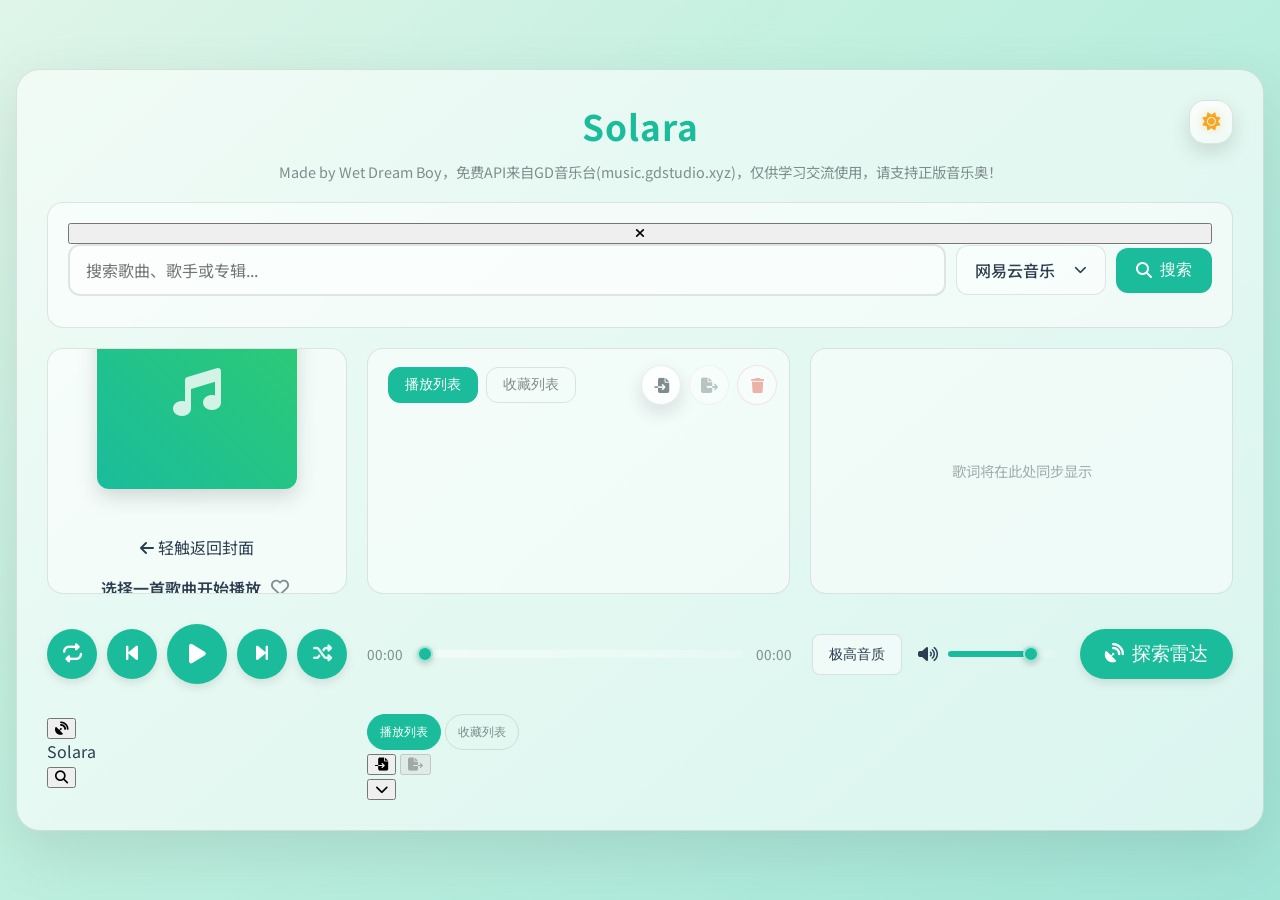
==== commit 06fb4a6e: "perf(frontend): reduce first-paint cost and throttle debug panel - style.css: add color-scheme hint," ====
--- a/index.html
+++ b/index.html
@@ -14,7 +14,8 @@
     <link rel="preconnect" href="https://fonts.googleapis.com">
     <link rel="preconnect" href="https://fonts.gstatic.com" crossorigin>
     <link href="https://fonts.googleapis.com/css2?family=Noto+Sans+SC:wght@300;400;500;700&display=swap" rel="stylesheet">
-    <link rel="stylesheet" href="https://cdnjs.cloudflare.com/ajax/libs/font-awesome/6.5.2/css/all.min.css">
+    <link rel="stylesheet" href="https://cdnjs.cloudflare.com/ajax/libs/font-awesome/6.5.2/css/all.min.css" media="print" onload="this.media='all'">
+    <noscript><link rel="stylesheet" href="https://cdnjs.cloudflare.com/ajax/libs/font-awesome/6.5.2/css/all.min.css"></noscript>
     <link rel="stylesheet" href="css/style.css">
     <script src="js/i18n.js"></script>
     <script>
@@ -120,60 +121,58 @@
         <div class="header">
             <h1>Solara</h1>
             <div class="warning">Made by Wet Dream Boy，免费API来自GD音乐台(music.gdstudio.xyz)，仅供学习交流使用，请支持正版音乐奥！</div>
-            <div class="header-left-controls">
+            <div class="theme-switch-wrapper">
                 <button id="themeToggleButton" class="theme-toggle-button" type="button" aria-label="切换深浅色模式">
                     <i class="fas fa-sun theme-icon theme-icon--sun" aria-hidden="true"></i>
                     <i class="fas fa-moon theme-icon theme-icon--moon" aria-hidden="true"></i>
                 </button>
             </div>
-            <div class="theme-switch-wrapper">
-                <button id="openSettingsBtn" class="theme-toggle-button" type="button" aria-label="设置" title="设置（或双击Logo）">
-                    <i class="fas fa-cog" aria-hidden="true"></i>
-                </button>
-            </div>
         </div>
 
         <div class="search-area" id="searchArea">
-            <div class="search-header">
-                <h2 class="search-title">探索音乐</h2>
-                <button type="button" class="mobile-close-btn" id="mobileSearchClose" aria-label="关闭搜索">
-                    <i class="fas fa-times" aria-hidden="true"></i>
-                </button>
-            </div>
-            <div class="search-controls-wrapper">
-                <div class="search-bar-unified">
-                    <div class="search-input-wrapper">
-                        <i class="fas fa-search search-icon"></i>
-                        <input type="text" id="searchInput" class="search-input" placeholder="搜索歌曲、歌手或专辑...">
-                    </div>
-                    <div class="source-select-wrapper" id="sourceSelectWrapper">
-                        <button id="sourceSelectButton" class="source-select-btn" type="button" aria-haspopup="listbox" aria-expanded="false">
-                            <span id="sourceSelectLabel">网易云</span>
-                            <i class="fas fa-chevron-down caret-icon" aria-hidden="true"></i>
-                        </button>
-                        <div id="sourceMenu" class="source-menu" role="listbox" aria-labelledby="sourceSelectButton"></div>
-                    </div>
+            <button type="button" class="mobile-close-btn" id="mobileSearchClose" aria-label="关闭搜索">
+                <i class="fas fa-times" aria-hidden="true"></i>
+            </button>
+            <div class="search-container">
+                <input type="text" id="searchInput" class="search-input" placeholder="搜索歌曲、歌手或专辑...">
+                <div class="source-select-wrapper" id="sourceSelectWrapper">
+                    <button id="sourceSelectButton" class="source-select-btn" type="button" aria-haspopup="listbox" aria-expanded="false">
+                        <span id="sourceSelectLabel">网易云音乐</span>
+                        <i class="fas fa-chevron-down caret-icon" aria-hidden="true"></i>
+                    </button>
+                    <div id="sourceMenu" class="source-menu" role="listbox" aria-labelledby="sourceSelectButton"></div>
                 </div>
                 <button id="searchBtn" class="search-btn">
                     <i class="fas fa-search"></i>
                     <span>搜索</span>
                 </button>
+            </div>
+            <div id="searchResults" class="search-results">
                 <div class="search-results-toolbar">
                     <div class="import-dropdown">
-                        <button class="import-selected-btn" id="importSelectedBtn" disabled>
-                            <i class="fas fa-file-import"></i>
-                            <span>导入已选</span>
-                            <span id="importSelectedCount" class="import-selected-count"></span>
-                            <i class="fas fa-chevron-down import-dropdown-caret"></i>
+                        <button
+                            id="importSelectedBtn"
+                            class="import-selected-btn"
+                            type="button"
+                            disabled
+                            aria-haspopup="menu"
+                            aria-expanded="false"
+                        >
+                            <i class="fas fa-file-import" aria-hidden="true"></i>
+                            <span class="import-selected-label">导入已选</span>
+                            <span id="importSelectedCount" class="import-selected-count" aria-hidden="true"></span>
+                            <i class="fas fa-caret-down import-dropdown-caret" aria-hidden="true"></i>
                         </button>
-                        <div class="import-dropdown-menu" id="importSelectedMenu" hidden>
-                            <button class="import-dropdown-item" id="importToPlaylist" data-action="playlist">导入到播放列表</button>
-                            <button class="import-dropdown-item" id="importToFavorites" data-action="favorites">导入到收藏列表</button>
-                        </div>
-                    </div>
-                </div>
-            </div>
-            <div id="searchResults" class="search-results">
+                        <div class="import-dropdown-menu" id="importSelectedMenu" role="menu" hidden>
+                            <button id="importToPlaylist" class="import-dropdown-item" type="button" role="menuitem">
+                                导入到播放列表
+                            </button>
+                            <button id="importToFavorites" class="import-dropdown-item" type="button" role="menuitem">
+                                导入到收藏列表
+                            </button>
+                        </div>
+                    </div>
+                </div>
                 <div id="searchResultsList" class="search-results-list"></div>
             </div>
         </div>
@@ -504,31 +503,7 @@
 
     <div class="mobile-overlay-scrim" id="mobileOverlayScrim"></div>
 
-    <audio id="audioPlayer" preload="metadata" playsinline></audio>
-
-<!-- 设置模态框 -->
-<div id="settingsModal" class="modal-overlay" aria-hidden="true">
-    <div class="modal-content settings-content">
-        <div class="modal-header">
-            <h2>设置</h2>
-            <button id="closeSettingsBtn" class="close-modal-btn" aria-label="关闭设置">
-                <i class="fas fa-times"></i>
-            </button>
-        </div>
-        <div class="modal-body">
-            <section class="settings-section">
-                <h3>探索雷达风格</h3>
-                <p class="settings-hint">选择您喜欢的音乐风格，探索雷达将从中为您推荐歌曲。</p>
-                <div id="radarGenreList" class="genre-grid">
-                    <!-- 风格复选框将通过 JS 动态生成 -->
-                </div>
-            </section>
-        </div>
-        <div class="modal-footer">
-            <button id="saveSettingsBtn" class="save-settings-btn">保存设置</button>
-        </div>
-    </div>
-</div>
+    <audio id="audioPlayer" preload="metadata" playsinline crossorigin="anonymous"></audio>
 
 <!-- 通知容器 -->
 <div id="notification" class="notification"></div>
@@ -536,8 +511,8 @@
 <!-- 调试信息容器 -->
 <div id="debugInfo" class="debug-info"></div>
 
-<script src="https://code.jquery.com/jquery-3.6.0.min.js"></script>
-<script src="js/index.js"></script>
+<script src="https://code.jquery.com/jquery-3.6.0.min.js" defer></script>
+<script src="js/index.js" defer></script>
 <script>
     if (window.__SOLARA_IS_MOBILE) {
         const mobileScript = document.createElement('script');
--- a/css/style.css
+++ b/css/style.css
@@ -14,7 +14,7 @@
     --success-color-hover: #27ae60;
     --item-hover-bg: rgba(26, 188, 156, 0.1);
     --item-current-bg: rgba(26, 188, 156, 0.2);
-    --item-current-text: var(--text-color);
+    --item-current-text: var(--primary-color);
     --border-color: rgba(0, 0, 0, 0.1);
     --lyrics-highlight-bg: rgba(46, 204, 113, 0.12);
     --lyrics-highlight-text: #1e9f78;
@@ -61,6 +61,12 @@
 ::-webkit-scrollbar-thumb { background: var(--scrollbar-thumb-bg); border-radius: 3px; }
 ::-webkit-scrollbar-thumb:hover { background: var(--primary-color); }
 
+:root {
+    color-scheme: light dark;
+    text-rendering: optimizeLegibility;
+    -webkit-tap-highlight-color: transparent;
+}
+
 body {
     font-family: var(--font-main);
     display: flex;
@@ -73,6 +79,16 @@
     color: var(--text-color);
     transition: color 0.5s;
     background-color: #0f0f0f;
+    font-synthesis: none;
+}
+
+img, video, audio {
+    max-width: 100%;
+    height: auto;
+}
+
+audio:not([controls]) {
+    display: none;
 }
 
 .background-stage {
@@ -154,28 +170,13 @@
     font-size: 2.2em; 
     font-weight: 700; 
     color: var(--primary-color); 
-    letter-spacing: 1px;
-    user-select: none;
-    cursor: default;
+    letter-spacing: 1px; 
 }
 .header .warning { 
     color: var(--text-secondary-color); 
     font-size: 0.9em; 
     margin-top: 10px; 
     font-style: italic; 
-}
-
-/* 设置按钮齿轮动画及大小 */
-#openSettingsBtn i {
-    font-size: 19px;
-}
-#openSettingsBtn:hover i {
-    animation: gear-spin 0.6s linear;
-}
-
-@keyframes gear-spin {
-    from { transform: rotate(0deg); }
-    to { transform: rotate(180deg); }
 }
 
 /* 搜索区域样式 - 增强动效 */
@@ -208,57 +209,30 @@
     border: 2px solid var(--primary-color);
 }
 
-.search-header {
-    display: none;
-}
-
-.search-controls-wrapper {
+.search-container {
     display: flex;
     gap: 10px;
     align-items: center;
     margin-bottom: 15px;
     flex-shrink: 0;
-    position: relative;
-}
-
-.search-bar-unified {
+}
+
+.search-input {
     flex: 1;
-    display: flex;
-    gap: 10px;
-    align-items: center;
-}
-
-.search-input-wrapper {
-    flex: 1;
-    display: flex;
-    align-items: center;
     padding: 12px 16px;
     border: 2px solid var(--border-color);
     border-radius: 12px;
     background: var(--component-bg);
-    transition: all 0.3s ease;
-}
-
-.search-input-wrapper:focus-within {
-    border-color: var(--primary-color);
-    box-shadow: 0 0 0 3px rgba(26, 188, 156, 0.12);
-}
-
-.search-icon {
-    color: var(--text-secondary-color);
-    margin-right: 10px;
-    font-size: 14px;
-}
-
-.search-input {
-    flex: 1;
-    border: none;
-    background: transparent;
     color: var(--text-color);
     font-size: 16px;
     font-family: inherit;
     outline: none;
-    padding: 0;
+    transition: all 0.3s ease;
+}
+
+.search-input:focus {
+    border-color: var(--primary-color);
+    box-shadow: 0 0 0 3px rgba(26, 188, 156, 0.12);
 }
 
 .source-select-wrapper {
@@ -430,13 +404,14 @@
 }
 
 .search-results-toolbar {
-    display: flex;
+    display: flex !important;
     justify-content: flex-end;
     align-items: center;
     gap: 8px;
-    padding-top: 4px;
-    padding-bottom: 4px;
-    position: relative;
+    padding-top: 12px;
+    padding-bottom: 12px;
+    position: sticky;
+    top: 0;
     z-index: 2;
     background: none;
 }
@@ -637,77 +612,48 @@
 
 .search-result-actions {
     display: flex;
-    gap: 4px;
-    margin-left: 12px;
-    flex-shrink: 0;
+    gap: 8px;
+    margin-left: 15px;
 }
 
 .search-result-actions .action-btn {
-    width: 28px;
-    height: 28px;
+    width: 32px;
+    height: 32px;
     padding: 0;
     border-radius: 8px;
     justify-content: center;
-    font-size: 13px;
+    font-size: 14px;
     gap: 0;
-    border: 1px solid transparent;
-    background: transparent;
-    color: var(--text-secondary-color);
-    cursor: pointer;
-    display: flex;
-    align-items: center;
-    z-index: auto;
-    font-weight: normal;
-    box-shadow: none;
-    transition: color 0.18s ease, transform 0.18s ease;
+    border: 1px solid rgba(255, 255, 255, 0.6);
 }
 
 .search-result-actions .action-btn i {
     margin: 0;
 }
 
-/* 搜索按钮 hover 重置基础类的彩色背景 */
-.search-result-actions .action-btn:hover {
-    background: transparent;
-    transform: scale(1.1);
-    box-shadow: none;
-}
-
-/* 收藏按钮 - 悬停变红心 */
+.search-result-actions .action-btn.favorite {
+    background: #ff4d67;
+    color: #ffffff;
+    border-color: rgba(255, 77, 103, 0.65);
+    box-shadow: 0 6px 16px rgba(255, 77, 103, 0.3);
+}
+
+.search-result-actions .action-btn.favorite.is-active {
+    filter: brightness(1.05);
+}
+
 .search-result-actions .action-btn.favorite:hover {
-    color: #ff4d67;
-    transform: scale(1.1);
-}
-
-/* 收藏激活（已收藏）状态 - 红心 */
-.search-result-actions .action-btn.favorite.is-active {
-    color: #ff4d67;
-}
-
-.search-result-actions .action-btn.favorite.is-active:hover {
-    color: #ff4d67;
-    transform: scale(1.1);
-}
-
-/* 播放按钮 - 悬停变主题色 */
-.search-result-actions .action-btn.play:hover {
-    color: var(--primary-color);
-    transform: scale(1.1);
-}
-
-/* 下载按钮 - 悬停变绿色 */
+    color: #ffffff;
+    filter: brightness(1.05);
+}
+
+.search-result-actions .action-btn.play {
+    border-color: rgba(26, 188, 156, 0.45);
+}
+
 .search-result-actions .action-btn.download {
-    position: relative;
-    background: transparent;
-    padding: 0;
-    font-size: 13px;
-}
-
-.search-result-actions .action-btn.download:hover {
-    color: #2ecc71;
-    background: transparent;
-    transform: scale(1.1);
-    box-shadow: none;
+    border-color: rgba(46, 204, 113, 0.55);
+    box-shadow: 0 6px 16px rgba(46, 204, 113, 0.28);
 }
 
 
@@ -786,7 +732,10 @@
     box-shadow: 0 4px 12px rgba(46, 204, 113, 0.3);
 }
 
-
+.search-result-actions .action-btn.download {
+    padding: 0;
+    font-size: 14px;
+}
 
 /* 主要内容区域 - 播放模式显示，搜索模式隐藏 */
 .main-content {
@@ -1248,41 +1197,25 @@
     background-color: var(--item-current-bg);
 }
 
-/* 暗色模式下强化对比度：使用更深背景 + 纯白文字 */
-body.dark-mode .playlist-items .playlist-item:hover {
-    background-color: rgba(255, 255, 255, 0.12);
-    color: #ffffff;
-    text-shadow: 0 1px 3px rgba(0, 0, 0, 0.5);
-}
-body.dark-mode .playlist-items .playlist-item.current {
-    background-color: rgba(255, 255, 255, 0.15);
-    color: #ffffff;
-    font-weight: 600;
-    text-shadow: 0 1px 3px rgba(0, 0, 0, 0.5);
-}
-
-
-/* ===== 播放列表操作按钮：极简幽灵风格 ===== */
+
 .playlist-item-favorite,
 .playlist-item-download,
 .playlist-item-remove {
     position: absolute;
     top: 50%;
     transform: translateY(-50%);
-    width: 26px;
-    height: 26px;
-    border-radius: 8px;
+    width: 20px;
+    height: 20px;
+    border-radius: 4px;
     display: flex;
     align-items: center;
     justify-content: center;
     border: 1px solid transparent;
     padding: 0;
-    font-size: 13px;
+    font-size: 14px;
     cursor: pointer;
     opacity: 0;
-    background: transparent;
-    color: var(--text-secondary-color);
-    transition: opacity 0.18s ease, color 0.18s ease, background 0.18s ease, transform 0.18s ease;
+    transition: transform 0.2s ease, box-shadow 0.2s ease, filter 0.2s ease, opacity 0.2s ease;
     z-index: 5;
 }
 
@@ -1295,47 +1228,66 @@
     opacity: 1;
 }
 
+
 .playlist-item-favorite {
     right: 74px;
-    box-shadow: none;
-}
+    background: #ff4d67;
+    color: #ffffff;
+    border-color: rgba(255, 77, 103, 0.6);
+    box-shadow: 0 4px 12px rgba(255, 77, 103, 0.25);
+}
+
 .playlist-item-favorite .fas,
 .playlist-item-favorite .far {
     margin: 0;
-    transition: color 0.18s ease;
-}
+    transition: color 0.2s ease;
+}
+
 .playlist-item-favorite.is-active {
-    color: #ff4d67;
-}
+    filter: brightness(1.02);
+}
+
 .playlist-item-favorite.is-active .fas,
 .playlist-item-favorite.is-active .far {
-    color: #ff4d67;
+    color: #ffffff;
 }
 
 .playlist-item-download {
     right: 42px;
-    box-shadow: none;
+    background: var(--success-color);
+    color: #ffffff;
+    border-color: rgba(46, 204, 113, 0.5);
+    box-shadow: 0 4px 10px rgba(46, 204, 113, 0.2);
 }
 
 .playlist-item-remove {
     right: 10px;
-    box-shadow: none;
-}
-
-/* hover 时显示对应功能色 */
-.playlist-item-favorite:hover {
-    color: #ff4d67;
-    transform: translateY(-50%) scale(1.1);
-}
-.playlist-item-download:hover {
-    color: #2ecc71;
-    transform: translateY(-50%) scale(1.1);
-}
-.playlist-item-remove:hover {
-    color: #e74c3c;
-    transform: translateY(-50%) scale(1.1);
-}
-
+    background: rgba(255, 59, 48, 0.9);
+    color: #ffffff;
+    border-color: rgba(231, 76, 60, 0.5);
+    box-shadow: 0 4px 10px rgba(231, 76, 60, 0.22);
+}
+
+.playlist-item-favorite:hover,
+.playlist-items .playlist-item:focus-within .playlist-item-favorite {
+    transform: translateY(-50%) scale(1.05);
+    box-shadow: 0 8px 20px rgba(255, 77, 103, 0.35);
+    filter: brightness(1.05);
+}
+
+.playlist-item-download:hover,
+.playlist-items .playlist-item:focus-within .playlist-item-download {
+    transform: translateY(-50%) scale(1.05);
+    box-shadow: 0 8px 18px rgba(46, 204, 113, 0.25);
+    filter: brightness(1.05);
+}
+
+.playlist-item-remove:hover,
+.playlist-items .playlist-item:focus-within .playlist-item-remove {
+    transform: translateY(-50%) scale(1.05);
+    box-shadow: 0 8px 18px rgba(231, 76, 60, 0.28);
+    filter: brightness(1.05);
+}
 
 .favorite-toggle {
     border: none;
@@ -1357,7 +1309,26 @@
     color: #ff4d67;
 }
 
-
+.playlist-item-favorite.favorite-toggle {
+    padding: 0;
+    background: #ff4d67;
+    color: #ffffff;
+    border: 1px solid rgba(255, 77, 103, 0.6);
+    box-shadow: 0 4px 12px rgba(255, 77, 103, 0.25);
+    transition: opacity 0.2s ease, transform 0.2s ease, box-shadow 0.2s ease,
+        filter 0.2s ease, color 0.2s ease;
+}
+
+.playlist-item-favorite.favorite-toggle:hover {
+    color: #ffffff;
+    background: #e6435b;
+    box-shadow: 0 8px 20px rgba(255, 77, 103, 0.35);
+}
+
+.playlist-item-favorite.favorite-toggle.is-active {
+    color: #ffffff;
+    filter: brightness(1.03);
+}
 
 .current-favorite-btn {
     font-size: 18px;
@@ -1367,52 +1338,76 @@
     padding-right: 150px;
 }
 
-/* ===== 收藏列表操作按钮：极简幽灵风格 ===== */
 .favorite-item-action {
     position: absolute;
     top: 50%;
     transform: translateY(-50%);
-    width: 26px;
-    height: 26px;
-    border-radius: 8px;
+    width: 20px;
+    height: 20px;
+    border-radius: 4px;
     display: flex;
     align-items: center;
     justify-content: center;
     border: 1px solid transparent;
     cursor: pointer;
     opacity: 0;
-    font-size: 13px;
-    background: transparent;
-    color: var(--text-secondary-color);
-    transition: opacity 0.18s ease, color 0.18s ease, background 0.18s ease, transform 0.18s ease;
+    transition: transform 0.2s ease, box-shadow 0.2s ease, filter 0.2s ease, opacity 0.2s ease;
+    color: #ffffff;
 }
 
 .favorite-item-action--add {
     right: 74px;
-}
+    background: var(--primary-color);
+}
+
 .favorite-item-action--download {
     right: 42px;
-}
+    background: var(--success-color);
+}
+
 .favorite-item-action--remove {
     right: 10px;
-}
-
-.favorites .playlist-item:hover .favorite-item-action,
+    background: rgba(255, 59, 48, 0.8);
+}
+
+.favorites .playlist-item:hover .favorite-item-action {
+    opacity: 1;
+}
+
+.favorite-item-action:hover,
 .favorites .playlist-items .playlist-item:focus-within .favorite-item-action {
-    opacity: 1;
-}
-
-.favorite-item-action--add:hover {
-    color: var(--primary-color);
-    transform: translateY(-50%) scale(1.1);
-}
-.favorite-item-action--download:hover {
-    color: #2ecc71;
-    transform: translateY(-50%) scale(1.1);
-}
-.favorite-item-action--remove:hover {
-    color: #e74c3c;
-    transform: translateY(-50%) scale(1.1);
+    transform: translateY(-50%) scale(1.05);
+    filter: brightness(1.05);
+}
+
+.favorite-item-action--add {
+    box-shadow: 0 4px 12px rgba(76, 110, 245, 0.22);
+}
+
+.favorite-item-action--download {
+    box-shadow: 0 4px 10px rgba(46, 204, 113, 0.2);
+}
+
+.favorite-item-action--remove {
+    box-shadow: 0 4px 10px rgba(231, 76, 60, 0.22);
+}
+
+.favorite-item-action--add:hover,
+.favorites .playlist-items .playlist-item:focus-within .favorite-item-action--add {
+    background: var(--primary-color-dark);
+    box-shadow: 0 8px 20px rgba(76, 110, 245, 0.28);
+}
+
+.favorite-item-action--download:hover,
+.favorites .playlist-items .playlist-item:focus-within .favorite-item-action--download {
+    background: var(--success-color-hover);
+    box-shadow: 0 8px 18px rgba(46, 204, 113, 0.25);
+}
+
+.favorite-item-action--remove:hover,
+.favorites .playlist-items .playlist-item:focus-within .favorite-item-action--remove {
+    background: rgba(255, 59, 48, 1);
+    box-shadow: 0 8px 18px rgba(231, 76, 60, 0.28);
 }
 
 html.mobile-view .mobile-panel-header .playlist-tabs {
@@ -1705,17 +1700,6 @@
     font-size: 1.4em;
 }
 
-/* 光学居中调整 (Optical Centering) */
-#playPauseBtn .fa-play {
-    margin-left: 4px;
-}
-.transport-button--prev .fa-backward-step {
-    margin-right: 2px;
-}
-.transport-button--next .fa-forward-step {
-    margin-left: 2px;
-}
-
 .progress-container {
     grid-area: progress;
     display: flex;
@@ -1792,6 +1776,7 @@
     height: 16px;
     border-radius: 50%;
     background: var(--primary-color);
+    border: 2px solid rgba(255, 255, 255, 0.6);
     box-shadow: 0 2px 6px rgba(0, 0, 0, 0.2);
     transition: transform 0.2s ease;
 }
@@ -1801,6 +1786,7 @@
     height: 16px;
     border-radius: 50%;
     background: var(--primary-color);
+    border: 2px solid rgba(255, 255, 255, 0.6);
     box-shadow: 0 2px 6px rgba(0, 0, 0, 0.2);
     transition: transform 0.2s ease;
 }
@@ -2091,14 +2077,6 @@
     justify-content: flex-end;
 }
 
-.header-left-controls {
-    position: absolute;
-    top: 0px;
-    left: 0px;
-    display: flex;
-    justify-content: flex-start;
-}
-
 .theme-toggle-button {
     width: 44px;
     height: 44px;
@@ -2215,202 +2193,3 @@
     width: 100%;
     max-width: 220px;
 }
-
-/* --- 设置模态框样式 --- */
-.modal-overlay {
-    position: fixed;
-    inset: 0;
-    background: rgba(0, 0, 0, 0.4);
-    backdrop-filter: blur(8px);
-    -webkit-backdrop-filter: blur(8px);
-    display: flex;
-    align-items: center;
-    justify-content: center;
-    z-index: -1;
-    opacity: 0;
-    visibility: hidden;
-    pointer-events: none;
-    transition: all 0.4s cubic-bezier(0.4, 0, 0.2, 1), z-index 0s 0.4s;
-}
-
-.modal-overlay.show {
-    z-index: 100000;
-    opacity: 1;
-    visibility: visible;
-    pointer-events: auto;
-    transition: all 0.4s cubic-bezier(0.4, 0, 0.2, 1), z-index 0s 0s;
-}
-
-.modal-content.settings-content {
-    background: var(--container-bg);
-    border: 1px solid var(--border-color);
-    border-radius: 28px;
-    width: min(500px, 90%);
-    max-height: 85vh;
-    display: flex;
-    flex-direction: column;
-    box-shadow: 0 25px 50px -12px rgba(0, 0, 0, 0.25);
-    transform: translateY(20px) scale(0.95);
-    transition: all 0.4s cubic-bezier(0.34, 1.56, 0.64, 1);
-}
-
-.modal-overlay.show .modal-content.settings-content {
-    transform: translateY(0) scale(1);
-}
-
-.modal-header {
-    padding: 24px 30px;
-    display: flex;
-    align-items: center;
-    justify-content: space-between;
-    border-bottom: 1px solid var(--border-color);
-}
-
-.modal-header h2 {
-    margin: 0;
-    font-size: 1.5rem;
-    font-weight: 700;
-    color: #1abc9c;
-    user-select: none;
-}
-
-.close-modal-btn {
-    background: transparent;
-    border: none;
-    color: var(--text-secondary-color);
-    font-size: 1.2rem;
-    cursor: pointer;
-    padding: 8px;
-    border-radius: 50%;
-    transition: all 0.2s ease;
-    display: flex;
-    align-items: center;
-    justify-content: center;
-}
-
-.close-modal-btn:hover {
-    background: var(--item-hover-bg);
-    color: var(--warning-color);
-}
-
-.modal-body {
-    padding: 24px 30px;
-    overflow-y: auto;
-    flex: 1;
-}
-
-.settings-section h3 {
-    margin: 0 0 8px 0;
-    font-size: 1.1rem;
-    color: var(--text-color);
-}
-
-.settings-hint {
-    font-size: 0.9rem;
-    color: var(--text-secondary-color);
-    margin-bottom: 20px;
-}
-
-.genre-grid {
-    display: grid;
-    grid-template-columns: repeat(auto-fill, minmax(100px, 1fr));
-    gap: 12px;
-}
-
-.genre-item {
-    position: relative;
-}
-
-.genre-item input[type="checkbox"] {
-    position: absolute;
-    opacity: 0;
-    cursor: pointer;
-    height: 0;
-    width: 0;
-}
-
-.genre-label {
-    display: block;
-    padding: 10px 14px;
-    background: var(--component-bg);
-    border: 1.5px solid var(--border-color);
-    border-radius: 12px;
-    text-align: center;
-    font-size: 0.95rem;
-    cursor: pointer;
-    transition: all 0.25s ease;
-    white-space: nowrap;
-    overflow: hidden;
-    text-overflow: ellipsis;
-}
-
-.genre-item input[type="checkbox"]:checked + .genre-label {
-    background: var(--primary-color);
-    border-color: var(--primary-color);
-    color: white;
-    box-shadow: 0 8px 16px rgba(26, 188, 156, 0.3);
-    transform: translateY(-2px);
-}
-
-.genre-label:hover {
-    border-color: var(--primary-color);
-    background: var(--item-hover-bg);
-}
-
-.modal-footer {
-    padding: 20px 30px;
-    border-top: 1px solid var(--border-color);
-    display: flex;
-    justify-content: flex-end;
-}
-
-.save-settings-btn {
-    background: var(--primary-color);
-    color: white;
-    border: none;
-    padding: 12px 32px;
-    border-radius: 14px;
-    font-weight: 600;
-    font-size: 1rem;
-    cursor: pointer;
-    transition: all 0.3s ease;
-    box-shadow: 0 10px 20px rgba(26, 188, 156, 0.2);
-}
-
-.save-settings-btn:hover {
-    background: var(--primary-color-dark);
-    transform: translateY(-2px);
-    box-shadow: 0 14px 28px rgba(26, 188, 156, 0.3);
-}
-
-.save-settings-btn:active {
-    transform: translateY(0);
-}
-
-/* 适配移动端 */
-@media (max-width: 820px) {
-    .modal-content.settings-content {
-        width: 100%;
-        height: 100%;
-        max-height: 100vh;
-        border-radius: 0;
-    }
-    .modal-header {
-        padding: 20px;
-    }
-    .modal-body {
-        padding: 20px;
-    }
-    .modal-footer {
-        padding: 15px 20px;
-        padding-bottom: max(15px, env(safe-area-inset-bottom));
-    }
-    .genre-grid {
-        grid-template-columns: repeat(3, 1fr);
-    }
-}
-
-@keyframes spin {
-    from { transform: rotate(0deg); }
-    to { transform: rotate(360deg); }
-}
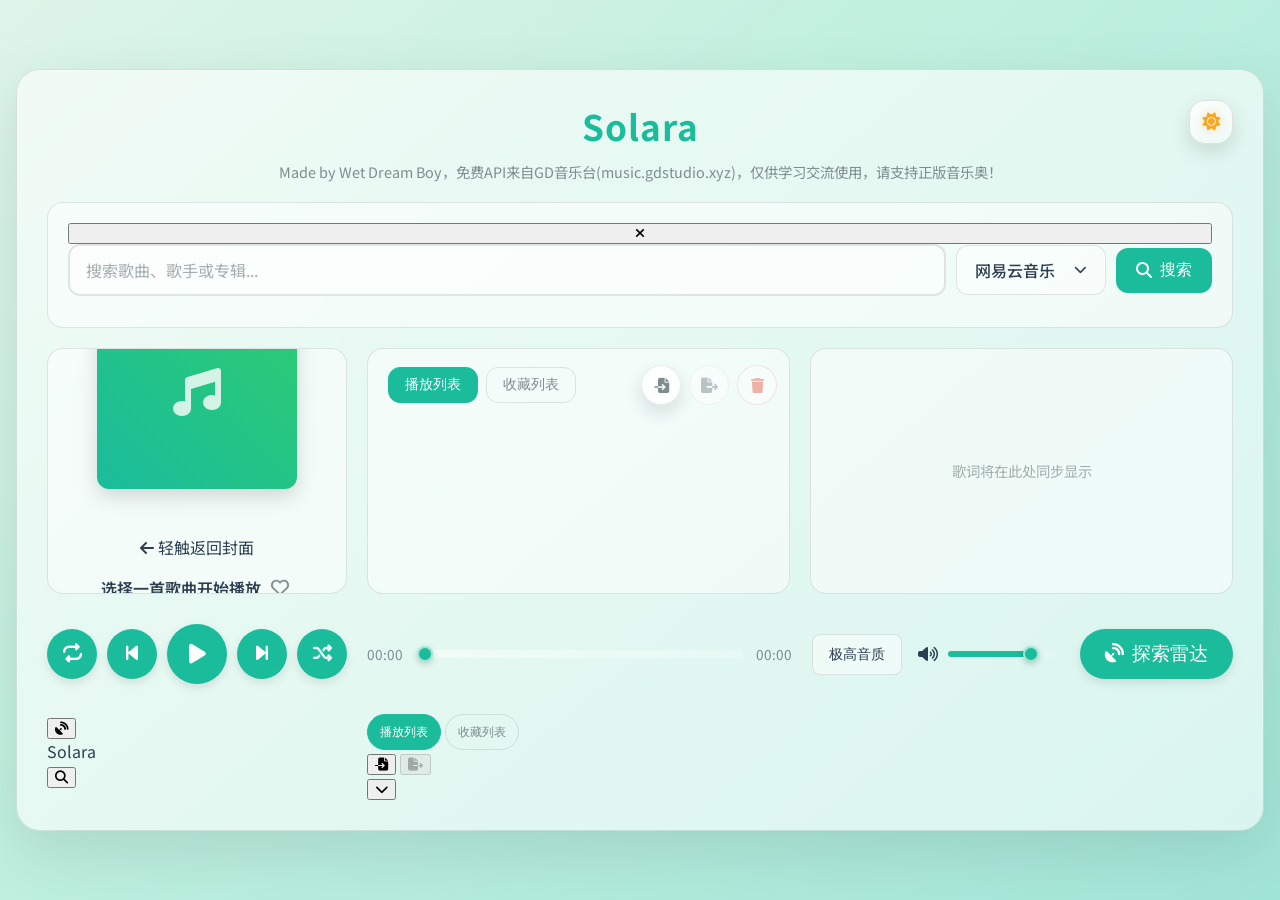
==== commit 36419515: "feat(ui): improve accessibility, motion safety, and form ergonomics - Add global :focus-visible focu" ====
--- a/index.html
+++ b/index.html
@@ -13,7 +13,11 @@
     <link rel="apple-touch-icon-precomposed" sizes="180x180" href="/favicon.png">
     <link rel="preconnect" href="https://fonts.googleapis.com">
     <link rel="preconnect" href="https://fonts.gstatic.com" crossorigin>
-    <link href="https://fonts.googleapis.com/css2?family=Noto+Sans+SC:wght@300;400;500;700&display=swap" rel="stylesheet">
+    <link href="https://fonts.googleapis.com/css2?family=Noto+Sans+SC:wght@300;400;500;700&display=swap" rel="stylesheet"
+        media="print" onload="this.media='all'">
+    <noscript>
+        <link href="https://fonts.googleapis.com/css2?family=Noto+Sans+SC:wght@300;400;500;700&display=swap" rel="stylesheet">
+    </noscript>
     <link rel="stylesheet" href="https://cdnjs.cloudflare.com/ajax/libs/font-awesome/6.5.2/css/all.min.css" media="print" onload="this.media='all'">
     <noscript><link rel="stylesheet" href="https://cdnjs.cloudflare.com/ajax/libs/font-awesome/6.5.2/css/all.min.css"></noscript>
     <link rel="stylesheet" href="css/style.css">
@@ -134,7 +138,11 @@
                 <i class="fas fa-times" aria-hidden="true"></i>
             </button>
             <div class="search-container">
-                <input type="text" id="searchInput" class="search-input" placeholder="搜索歌曲、歌手或专辑...">
+                <label for="searchInput" class="sr-only">搜索歌曲、歌手或专辑</label>
+                <input type="text" id="searchInput" class="search-input"
+                    placeholder="搜索歌曲、歌手或专辑..."
+                    autocomplete="off" autocapitalize="off" spellcheck="false"
+                    inputmode="search" enterkeyhint="search">
                 <div class="source-select-wrapper" id="sourceSelectWrapper">
                     <button id="sourceSelectButton" class="source-select-btn" type="button" aria-haspopup="listbox" aria-expanded="false">
                         <span id="sourceSelectLabel">网易云音乐</span>
@@ -506,7 +514,7 @@
     <audio id="audioPlayer" preload="metadata" playsinline crossorigin="anonymous"></audio>
 
 <!-- 通知容器 -->
-<div id="notification" class="notification"></div>
+<div id="notification" class="notification" role="status" aria-live="polite"></div>
 
 <!-- 调试信息容器 -->
 <div id="debugInfo" class="debug-info"></div>
--- a/css/style.css
+++ b/css/style.css
@@ -22,6 +22,13 @@
     --component-bg: rgba(255, 255, 255, 0.5);
     --scrollbar-thumb-bg: rgba(0, 0, 0, 0.2);
     --scrollbar-track-bg: transparent;
+    --focus-ring: 0 0 0 3px rgba(26, 188, 156, 0.35);
+    --focus-ring-danger: 0 0 0 3px rgba(231, 76, 60, 0.35);
+    --transition-fast: 150ms ease;
+    --transition-base: 220ms ease;
+    --transition-slow: 320ms ease;
+    --skeleton-bg: rgba(0, 0, 0, 0.06);
+    --skeleton-shimmer: rgba(255, 255, 255, 0.5);
 }
 
 .dark-mode {
@@ -40,6 +47,8 @@
     --component-bg: rgba(44, 44, 44, 0.5);
     --scrollbar-thumb-bg: rgba(255, 255, 255, 0.2);
     --success-color-hover: #1f8a4f;
+    --skeleton-bg: rgba(255, 255, 255, 0.08);
+    --skeleton-shimmer: rgba(255, 255, 255, 0.18);
 }
 
 .dark-mode .source-menu {
@@ -61,10 +70,86 @@
 ::-webkit-scrollbar-thumb { background: var(--scrollbar-thumb-bg); border-radius: 3px; }
 ::-webkit-scrollbar-thumb:hover { background: var(--primary-color); }
 
+::selection {
+    background: rgba(26, 188, 156, 0.32);
+    color: inherit;
+}
+
+::placeholder {
+    color: var(--text-secondary-color);
+    opacity: 0.7;
+}
+
 :root {
     color-scheme: light dark;
     text-rendering: optimizeLegibility;
     -webkit-tap-highlight-color: transparent;
+}
+
+:focus-visible {
+    outline: none;
+    box-shadow: var(--focus-ring);
+    border-radius: inherit;
+}
+
+button:focus-visible,
+a:focus-visible,
+input:focus-visible,
+select:focus-visible,
+[role="button"]:focus-visible,
+[tabindex]:focus-visible {
+    box-shadow: var(--focus-ring);
+}
+
+button:not(:disabled) {
+    cursor: pointer;
+}
+
+@media (prefers-reduced-motion: reduce) {
+    *,
+    *::before,
+    *::after {
+        animation-duration: 0.01ms !important;
+        animation-iteration-count: 1 !important;
+        transition-duration: 0.01ms !important;
+        scroll-behavior: auto !important;
+    }
+}
+
+.sr-only {
+    position: absolute;
+    width: 1px;
+    height: 1px;
+    padding: 0;
+    margin: -1px;
+    overflow: hidden;
+    clip: rect(0, 0, 0, 0);
+    white-space: nowrap;
+    border: 0;
+}
+
+@keyframes skeleton-shimmer {
+    0% { background-position: -200% 0; }
+    100% { background-position: 200% 0; }
+}
+
+.skeleton {
+    background: linear-gradient(
+        90deg,
+        var(--skeleton-bg) 25%,
+        var(--skeleton-shimmer) 50%,
+        var(--skeleton-bg) 75%
+    );
+    background-size: 200% 100%;
+    animation: skeleton-shimmer 1.4s ease-in-out infinite;
+    border-radius: 8px;
+}
+
+@media (prefers-reduced-motion: reduce) {
+    .skeleton {
+        animation: none;
+        background: var(--skeleton-bg);
+    }
 }
 
 body {
@@ -501,7 +586,10 @@
     padding: 12px 16px;
     border-radius: 12px;
     cursor: pointer;
-    transition: all 0.3s ease;
+    transition: background-color var(--transition-base),
+                border-color var(--transition-base),
+                transform var(--transition-fast),
+                box-shadow var(--transition-base);
     margin-bottom: 8px;
     background: rgba(255, 255, 255, 0.3);
     backdrop-filter: blur(10px);
@@ -511,6 +599,13 @@
     opacity: 0;
     animation: slideInUp 0.4s ease forwards;
     gap: 14px;
+    min-height: 56px;
+}
+
+.search-result-item:active:not(.selected) {
+    transform: translateY(0) scale(0.98);
+    background: var(--item-current-bg);
+    transition-duration: var(--transition-fast);
 }
 
 .search-result-item:nth-child(1) { animation-delay: 0.1s; }
@@ -1177,7 +1272,7 @@
     padding: 10px 12px;
     padding-right: 110px;
     border-radius: 8px;
-    transition: all 0.2s ease-in-out;
+    transition: background-color var(--transition-base), color var(--transition-base), transform var(--transition-fast);
     cursor: pointer;
     white-space: nowrap;
     overflow: hidden;
@@ -1185,11 +1280,17 @@
     position: relative;
     font-size: 14px;
     margin-bottom: 2px;
+    min-height: 44px;
 }
 .playlist-items .playlist-item:hover {
     background-color: var(--item-hover-bg);
     color: var(--item-current-text);
     transform: translateX(5px);
+}
+.playlist-items .playlist-item:active {
+    transform: translateX(2px) scale(0.99);
+    background-color: var(--item-current-bg);
+    transition-duration: var(--transition-fast);
 }
 .playlist-items .playlist-item.current {
     color: var(--item-current-text);
@@ -1732,7 +1833,20 @@
     border-radius: 999px;
     background: linear-gradient(to right, var(--primary-color) 0%, var(--primary-color) var(--progress, 0%), rgba(255, 255, 255, 0.5) var(--progress, 0%), rgba(255, 255, 255, 0.2) 100%);
     cursor: pointer;
-    transition: background 0.2s ease;
+    transition: height var(--transition-fast), background var(--transition-base);
+    padding: 0;
+    -webkit-appearance: none;
+    appearance: none;
+}
+
+.progress-container input[type="range"]:hover,
+.progress-container input[type="range"]:focus-visible {
+    height: 10px;
+}
+
+.progress-container input[type="range"]:focus-visible {
+    outline: none;
+    box-shadow: 0 0 0 3px rgba(26, 188, 156, 0.25);
 }
 
 .audio-tools {
@@ -2090,7 +2204,8 @@
     align-items: center;
     justify-content: center;
     cursor: pointer;
-    transition: transform 0.3s ease, box-shadow 0.3s ease, border-color 0.3s ease, background 0.3s ease;
+    transition: transform var(--transition-base), box-shadow var(--transition-base),
+                border-color var(--transition-base), background var(--transition-base);
     position: relative;
     overflow: hidden;
     color: var(--primary-color);
@@ -2104,6 +2219,11 @@
 .theme-toggle-button:hover {
     transform: translateY(-2px);
     box-shadow: 0 12px 26px rgba(0, 0, 0, 0.16);
+}
+
+.theme-toggle-button:active {
+    transform: translateY(0) scale(0.94);
+    transition-duration: var(--transition-fast);
 }
 
 .theme-toggle-button.is-dark {
@@ -2143,20 +2263,27 @@
 /* 通知样式 */
 .notification {
     position: fixed;
-    top: 20px;
-    right: 20px;
+    top: max(20px, env(safe-area-inset-top, 20px));
+    left: 50%;
+    transform: translate(-50%, -120%);
     background: var(--success-color);
     color: white;
     padding: 12px 20px;
-    border-radius: 8px;
-    box-shadow: 0 4px 12px rgba(0,0,0,0.15);
+    border-radius: 12px;
+    box-shadow: 0 8px 24px rgba(0, 0, 0, 0.2);
     z-index: 1000;
-    transform: translateX(400px);
-    transition: transform 0.3s ease;
+    transition: transform var(--transition-base), opacity var(--transition-base);
+    opacity: 0;
+    pointer-events: none;
+    max-width: calc(100vw - 32px);
+    font-size: 0.95rem;
+    font-weight: 500;
+    text-align: center;
 }
 
 .notification.show {
-    transform: translateX(0);
+    transform: translate(-50%, 0);
+    opacity: 1;
 }
 
 .notification.error {
@@ -2165,6 +2292,14 @@
 
 .notification.warning {
     background: #f39c12;
+}
+
+@media (max-width: 820px) {
+    .notification {
+        top: max(12px, env(safe-area-inset-top, 12px));
+        font-size: 0.9rem;
+        padding: 10px 16px;
+    }
 }
 
 /* 视图切换按钮 - 桌面端隐藏 */
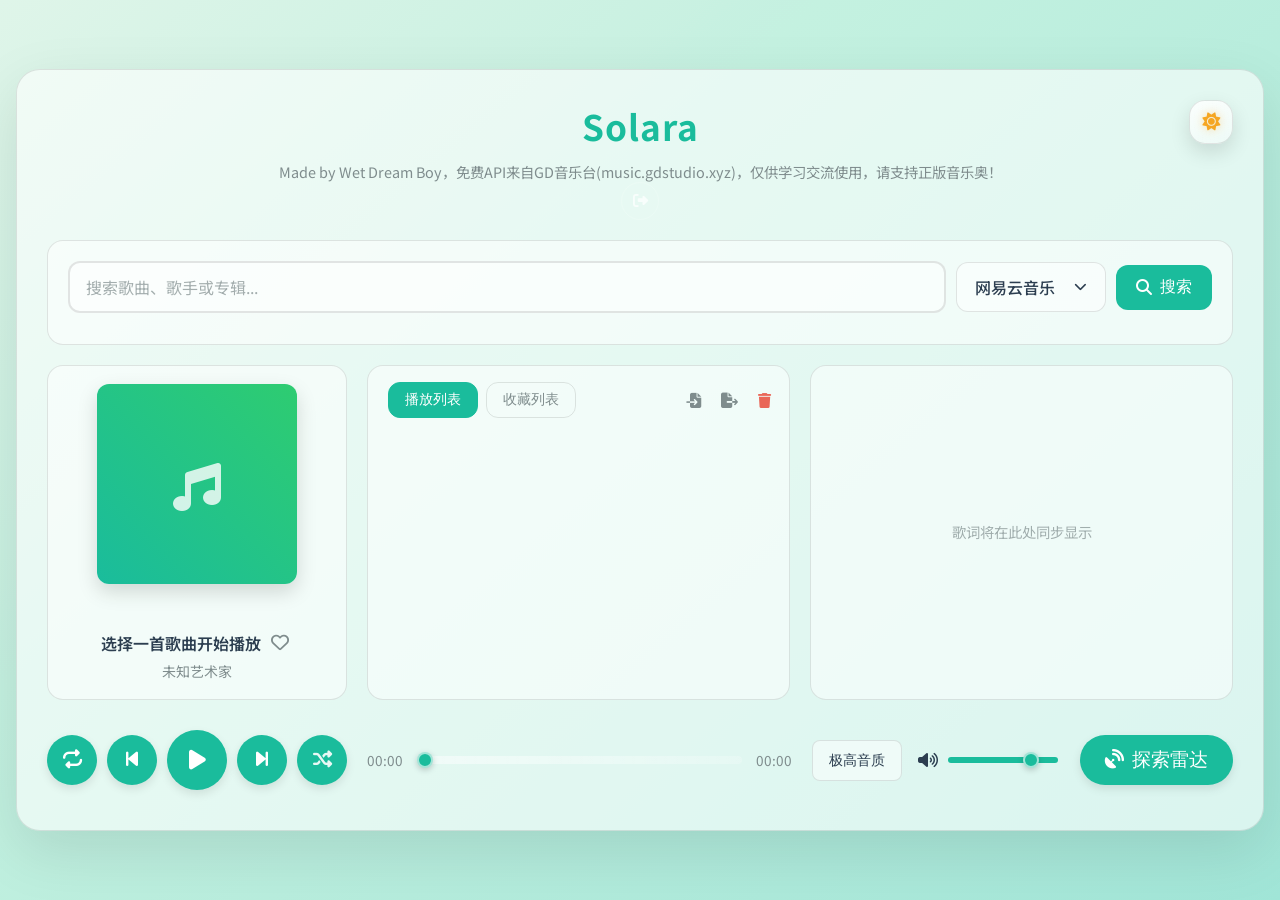
==== commit 88b8e1eb: "feat: 源系统重构 + 登录页安全加固 + 网页端自定义音源管理 - 新增 functions/lib/sources.ts 唯一源清单（内置音源/AI白名单/音频规则） - proxy.ts 接" ====
--- a/index.html
+++ b/index.html
@@ -125,10 +125,15 @@
         <div class="header">
             <h1>Solara</h1>
             <div class="warning">Made by Wet Dream Boy，免费API来自GD音乐台(music.gdstudio.xyz)，仅供学习交流使用，请支持正版音乐奥！</div>
-            <div class="theme-switch-wrapper">
-                <button id="themeToggleButton" class="theme-toggle-button" type="button" aria-label="切换深浅色模式">
-                    <i class="fas fa-sun theme-icon theme-icon--sun" aria-hidden="true"></i>
-                    <i class="fas fa-moon theme-icon theme-icon--moon" aria-hidden="true"></i>
+            <div class="header-actions">
+                <div class="theme-switch-wrapper">
+                    <button id="themeToggleButton" class="theme-toggle-button" type="button" aria-label="切换深浅色模式">
+                        <i class="fas fa-sun theme-icon theme-icon--sun" aria-hidden="true"></i>
+                        <i class="fas fa-moon theme-icon theme-icon--moon" aria-hidden="true"></i>
+                    </button>
+                </div>
+                <button id="logoutButton" class="logout-button" type="button" aria-label="退出登录" title="退出登录">
+                    <i class="fas fa-sign-out-alt" aria-hidden="true"></i>
                 </button>
             </div>
         </div>
--- a/css/style.css
+++ b/css/style.css
@@ -439,6 +439,32 @@
     opacity: 1;
 }
 
+/* 源菜单分隔线 & 管理入口 */
+.source-menu-separator {
+    height: 1px;
+    background: rgba(255, 255, 255, 0.1);
+    margin: 6px 10px;
+}
+
+.source-manage-option {
+    justify-content: center;
+    color: rgba(255, 255, 255, 0.65) !important;
+    font-size: 0.88rem;
+    padding: 10px 8px;
+}
+
+.source-manage-option:hover {
+    background: rgba(255, 255, 255, 0.06) !important;
+    color: #fff !important;
+}
+
+.source-custom-badge {
+    font-size: 0.7rem;
+    color: #f5a623;
+    margin-left: 6px;
+    opacity: 0.85;
+}
+
 .search-btn {
     background: var(--primary-color);
     color: white;
@@ -2260,6 +2286,264 @@
     transform: scale(1) rotate(0deg);
 }
 
+/* 退出登录按钮 */
+.logout-button {
+  background: transparent;
+  border: 1px solid rgba(255, 255, 255, 0.18);
+  color: rgba(255, 255, 255, 0.7);
+  width: 38px;
+  height: 38px;
+  border-radius: 50%;
+  display: inline-flex;
+  align-items: center;
+  justify-content: center;
+  cursor: pointer;
+  transition: background 0.2s, color 0.2s, border-color 0.2s, transform 0.2s;
+  font-size: 0.95rem;
+  flex-shrink: 0;
+}
+
+.logout-button:hover {
+  background: rgba(255, 255, 255, 0.08);
+  color: #fff;
+  border-color: rgba(255, 255, 255, 0.35);
+  transform: translateY(-1px);
+}
+
+.logout-button:active {
+  transform: scale(0.95);
+  background: rgba(255, 255, 255, 0.12);
+}
+
+.logout-button:focus-visible {
+  outline: none;
+  box-shadow: 0 0 0 3px rgba(51, 211, 175, 0.35);
+  border-color: rgba(51, 211, 175, 0.7);
+}
+
+.header-actions {
+  display: inline-flex;
+  align-items: center;
+  gap: 10px;
+  flex-shrink: 0;
+}
+
+/* ── 音源管理对话框 ── */
+.source-manager-dialog {
+  position: fixed;
+  inset: 0;
+  z-index: 200000;
+  display: flex;
+  align-items: center;
+  justify-content: center;
+  opacity: 0;
+  visibility: hidden;
+  transition: opacity 0.2s, visibility 0.2s;
+}
+
+.source-manager-dialog.show {
+  opacity: 1;
+  visibility: visible;
+}
+
+.source-manager-backdrop {
+  position: absolute;
+  inset: 0;
+  background: rgba(0, 0, 0, 0.55);
+  backdrop-filter: blur(4px);
+  -webkit-backdrop-filter: blur(4px);
+}
+
+.source-manager-panel {
+  position: relative;
+  width: min(480px, calc(100% - 32px));
+  max-height: 80vh;
+  background: linear-gradient(160deg, rgba(20, 26, 38, 0.97), rgba(14, 20, 28, 0.97));
+  border: 1px solid rgba(255, 255, 255, 0.1);
+  border-radius: 20px;
+  box-shadow: 0 24px 60px rgba(0, 0, 0, 0.5);
+  display: flex;
+  flex-direction: column;
+  overflow: hidden;
+}
+
+.source-manager-header {
+  display: flex;
+  align-items: center;
+  justify-content: space-between;
+  padding: 18px 22px;
+  border-bottom: 1px solid rgba(255, 255, 255, 0.08);
+}
+
+.source-manager-header h3 {
+  margin: 0;
+  font-size: 1.05rem;
+  color: #fff;
+  font-weight: 600;
+}
+
+.source-manager-close {
+  background: transparent;
+  border: none;
+  color: rgba(255, 255, 255, 0.7);
+  cursor: pointer;
+  width: 32px;
+  height: 32px;
+  border-radius: 50%;
+  display: inline-flex;
+  align-items: center;
+  justify-content: center;
+  transition: background 0.2s, color 0.2s;
+}
+
+.source-manager-close:hover {
+  background: rgba(255, 255, 255, 0.1);
+  color: #fff;
+}
+
+.source-manager-body {
+  padding: 18px 22px 22px;
+  overflow-y: auto;
+  display: flex;
+  flex-direction: column;
+  gap: 16px;
+}
+
+.source-manager-list {
+  display: flex;
+  flex-direction: column;
+  gap: 8px;
+}
+
+.source-manager-empty {
+  text-align: center;
+  color: rgba(255, 255, 255, 0.45);
+  font-size: 0.9rem;
+  padding: 8px 0;
+}
+
+.source-manager-item {
+  display: flex;
+  align-items: center;
+  justify-content: space-between;
+  gap: 12px;
+  background: rgba(255, 255, 255, 0.04);
+  border: 1px solid rgba(255, 255, 255, 0.08);
+  border-radius: 12px;
+  padding: 12px 14px;
+}
+
+.source-manager-item-info {
+  display: flex;
+  flex-direction: column;
+  gap: 4px;
+  min-width: 0;
+}
+
+.source-manager-item-name {
+  color: #fff;
+  font-weight: 500;
+  font-size: 0.95rem;
+  overflow: hidden;
+  text-overflow: ellipsis;
+  white-space: nowrap;
+}
+
+.source-manager-item-id {
+  color: rgba(255, 255, 255, 0.5);
+  font-size: 0.8rem;
+  font-family: monospace;
+}
+
+.source-manager-item-delete {
+  background: transparent;
+  border: 1px solid rgba(255, 100, 100, 0.3);
+  color: #ff8a8a;
+  border-radius: 8px;
+  width: 32px;
+  height: 32px;
+  display: inline-flex;
+  align-items: center;
+  justify-content: center;
+  cursor: pointer;
+  flex-shrink: 0;
+  transition: background 0.2s, border-color 0.2s;
+}
+
+.source-manager-item-delete:hover {
+  background: rgba(255, 80, 80, 0.15);
+  border-color: rgba(255, 80, 80, 0.6);
+}
+
+.source-manager-separator {
+  height: 1px;
+  background: rgba(255, 255, 255, 0.08);
+  margin: 4px 0;
+}
+
+.source-manager-form-title {
+  margin: 0;
+  color: rgba(255, 255, 255, 0.8);
+  font-size: 0.9rem;
+}
+
+.source-manager-form {
+  display: flex;
+  flex-direction: column;
+  gap: 14px;
+}
+
+.source-manager-submit-btn {
+  padding: 12px 18px;
+  border: none;
+  border-radius: 12px;
+  background: linear-gradient(135deg, #2fd2a8, #1abc9c);
+  color: #fff;
+  font-weight: 600;
+  font-size: 0.95rem;
+  cursor: pointer;
+  letter-spacing: 0.5px;
+  transition: transform 0.2s, box-shadow 0.2s;
+  box-shadow: 0 12px 28px rgba(42, 201, 165, 0.35);
+  min-height: 44px;
+}
+
+.source-manager-submit-btn:hover {
+  transform: translateY(-1px);
+  box-shadow: 0 16px 32px rgba(42, 201, 165, 0.45);
+}
+
+.source-manager-submit-btn:active {
+  transform: scale(0.98);
+}
+
+.source-manager-select {
+  flex: 1;
+  background: transparent;
+  border: none;
+  outline: none;
+  color: #fff;
+  font-size: 1rem;
+  font-family: inherit;
+  cursor: pointer;
+}
+
+.source-manager-select option {
+  background: #1a2230;
+  color: #fff;
+}
+
+.source-custom-badge {
+  font-size: 0.7rem;
+  color: #f5a623;
+  margin-left: 6px;
+  opacity: 0.85;
+}
+
+.source-manager-item .source-custom-badge {
+  display: none;
+}
+
 /* 通知样式 */
 .notification {
     position: fixed;
